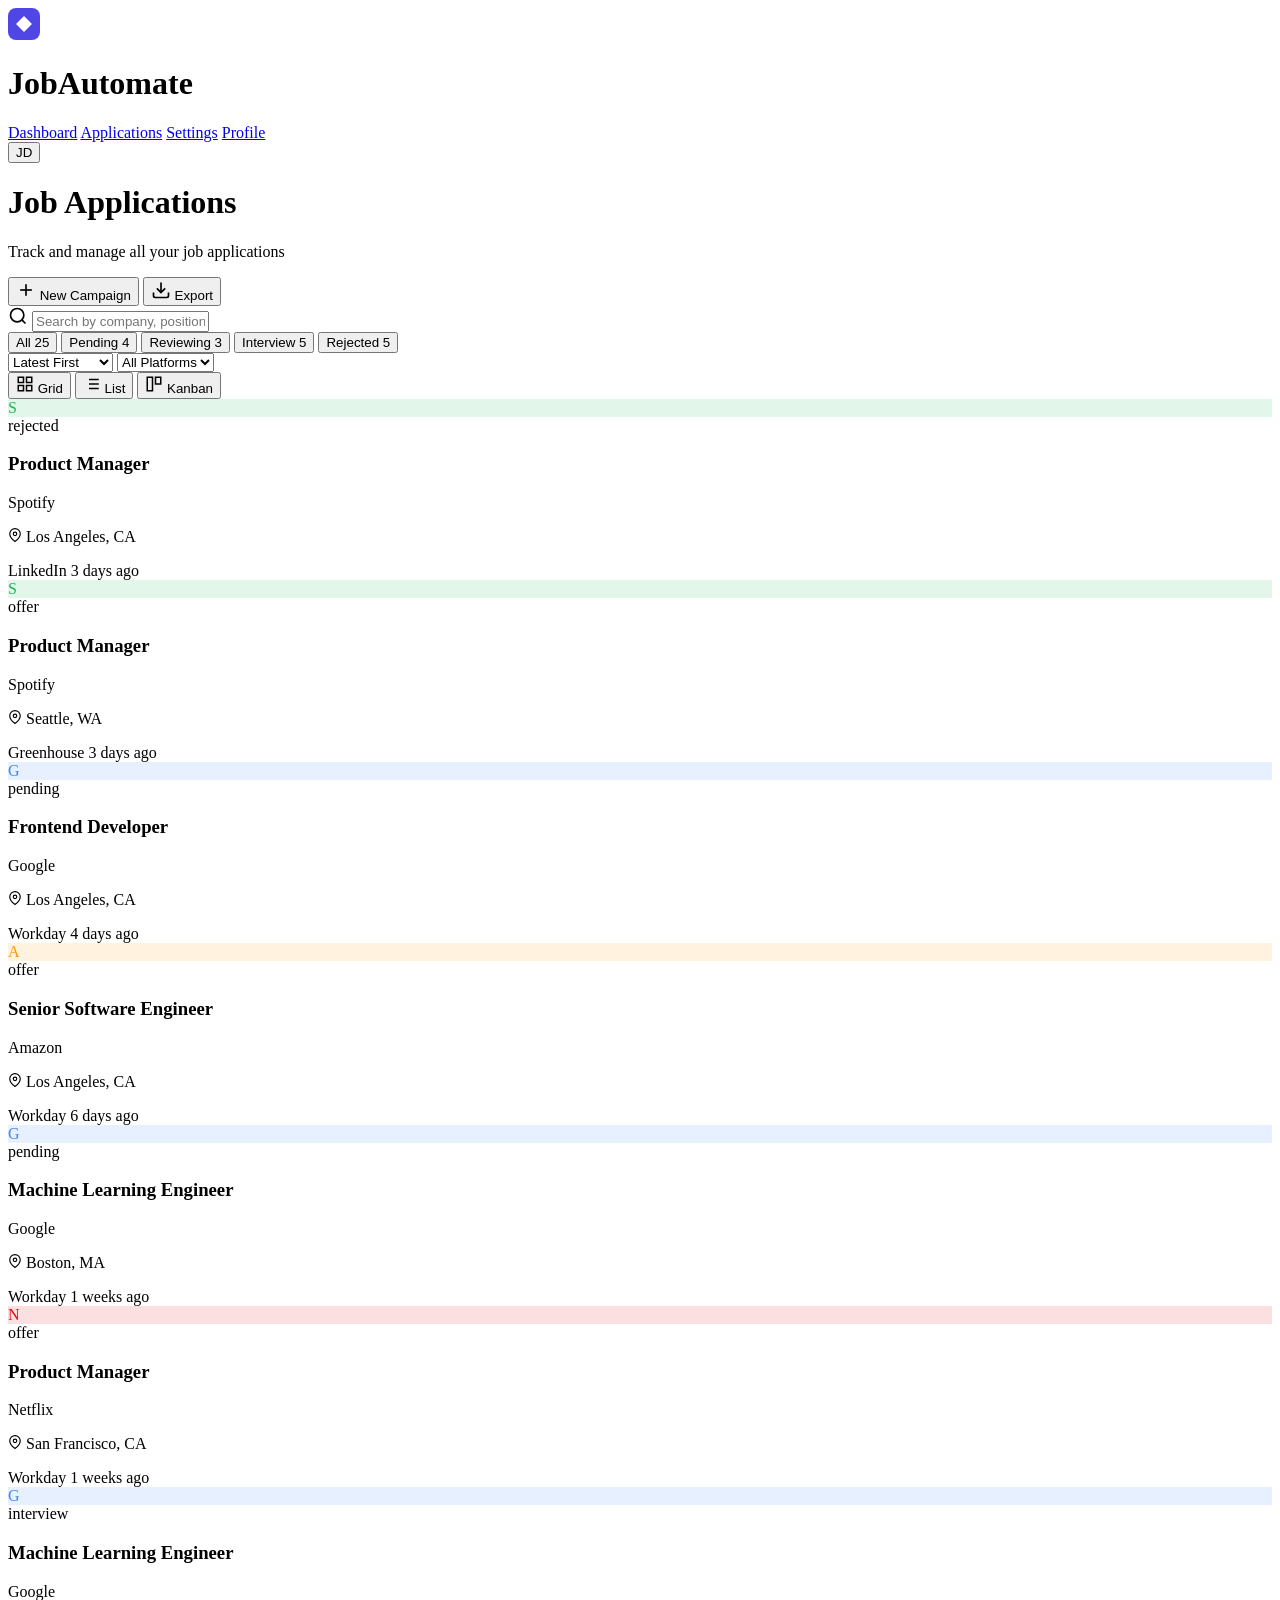
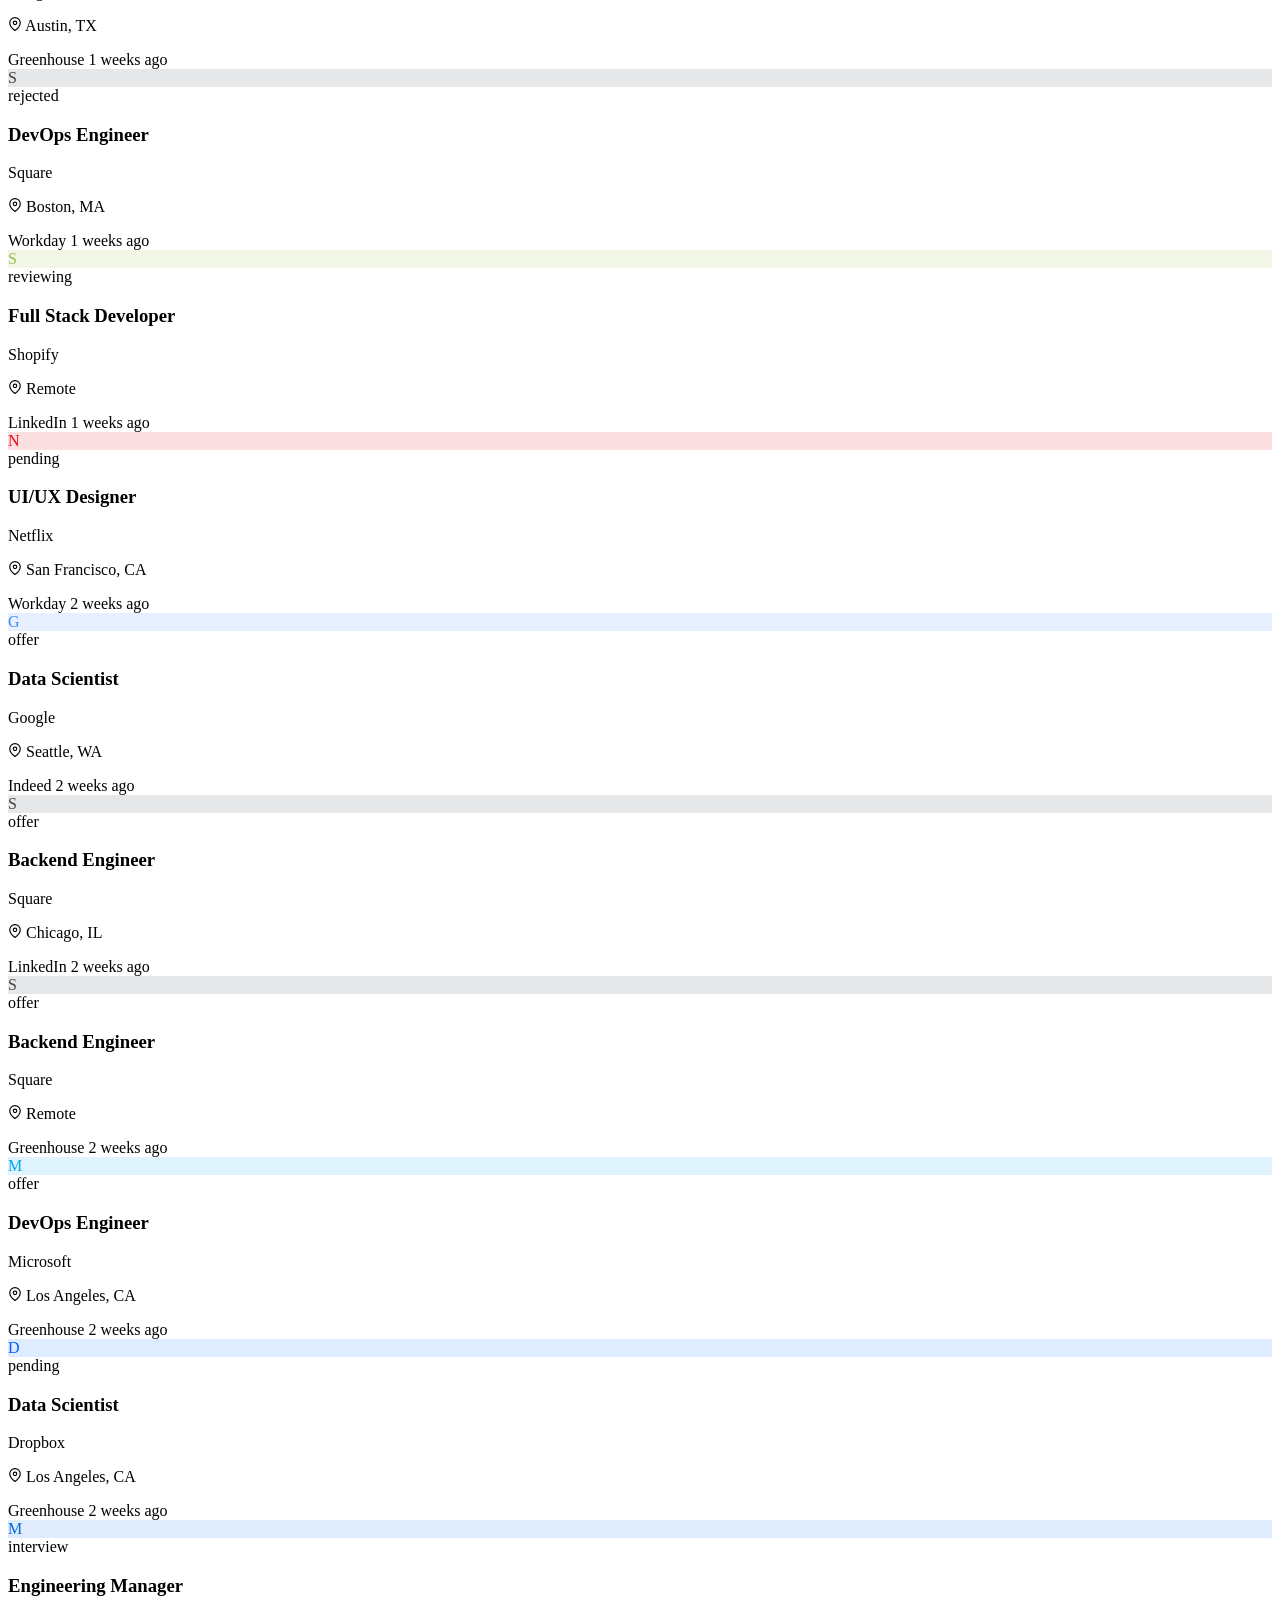
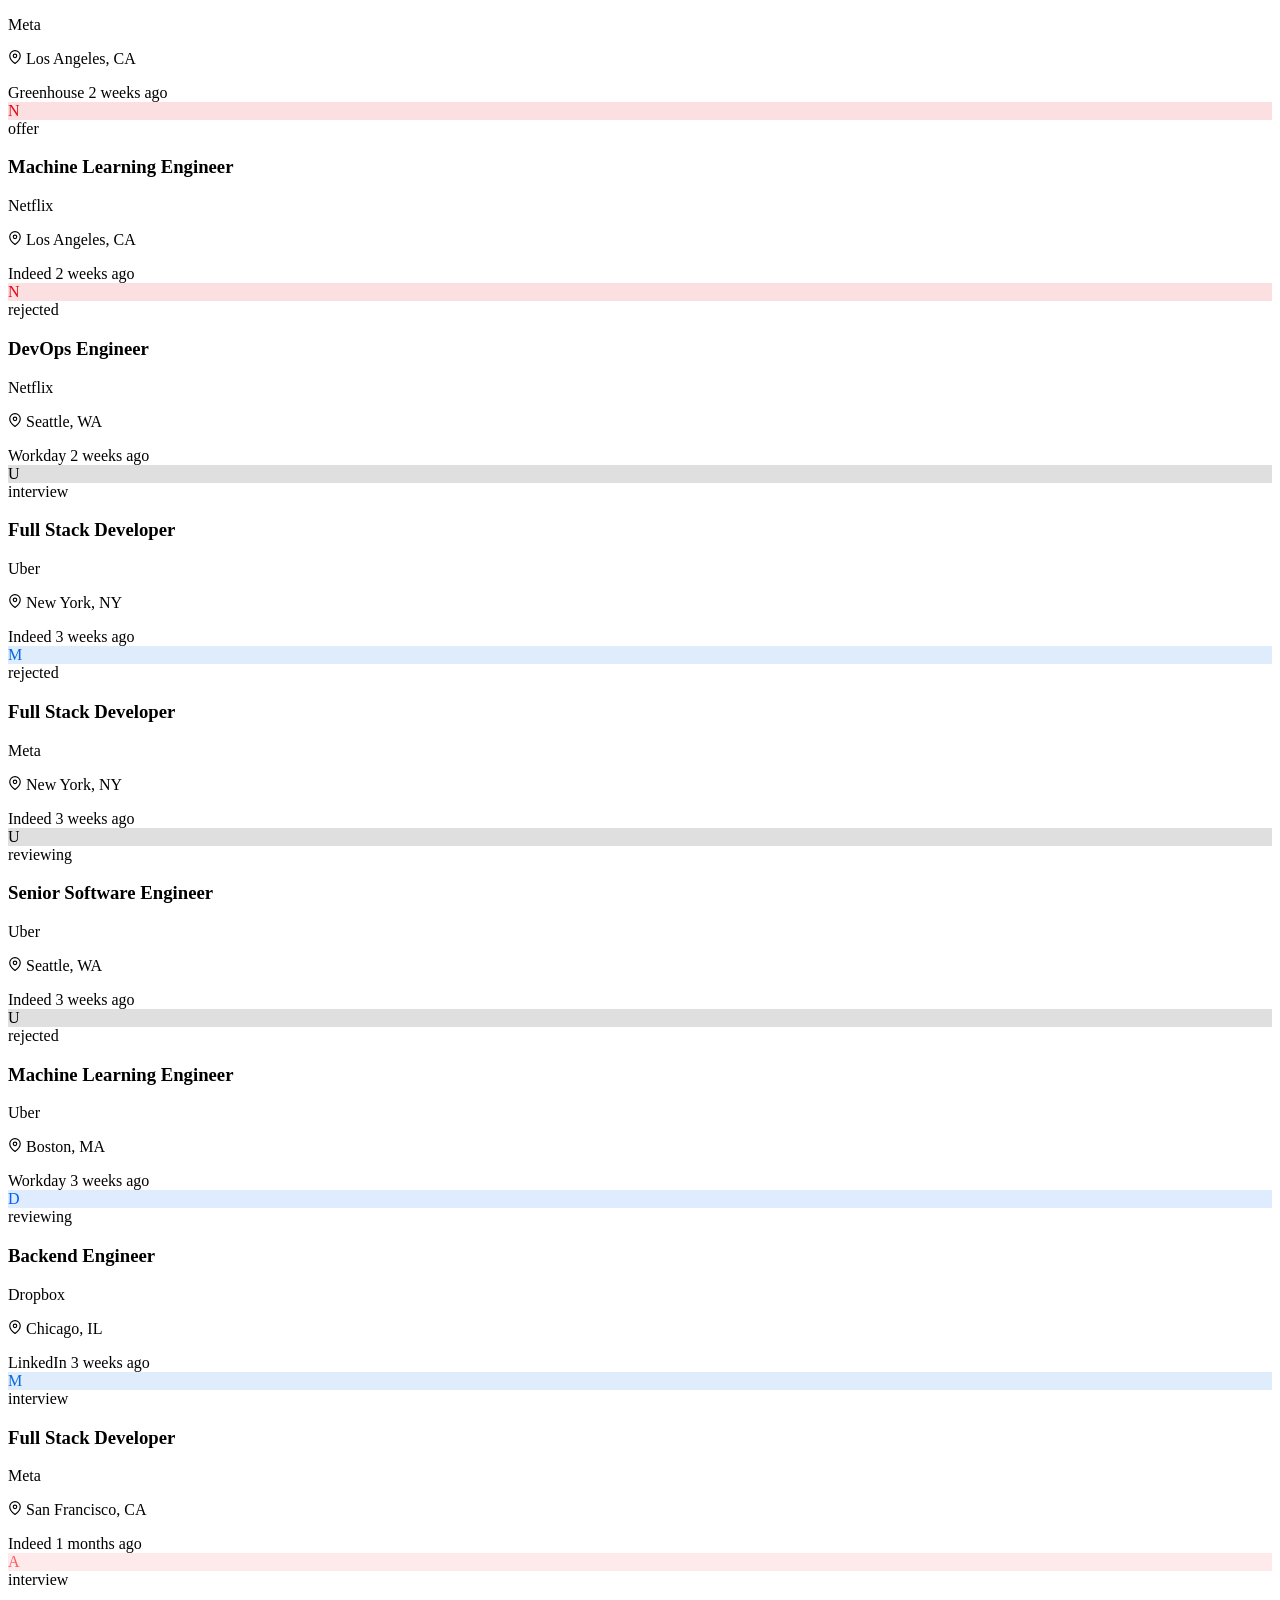
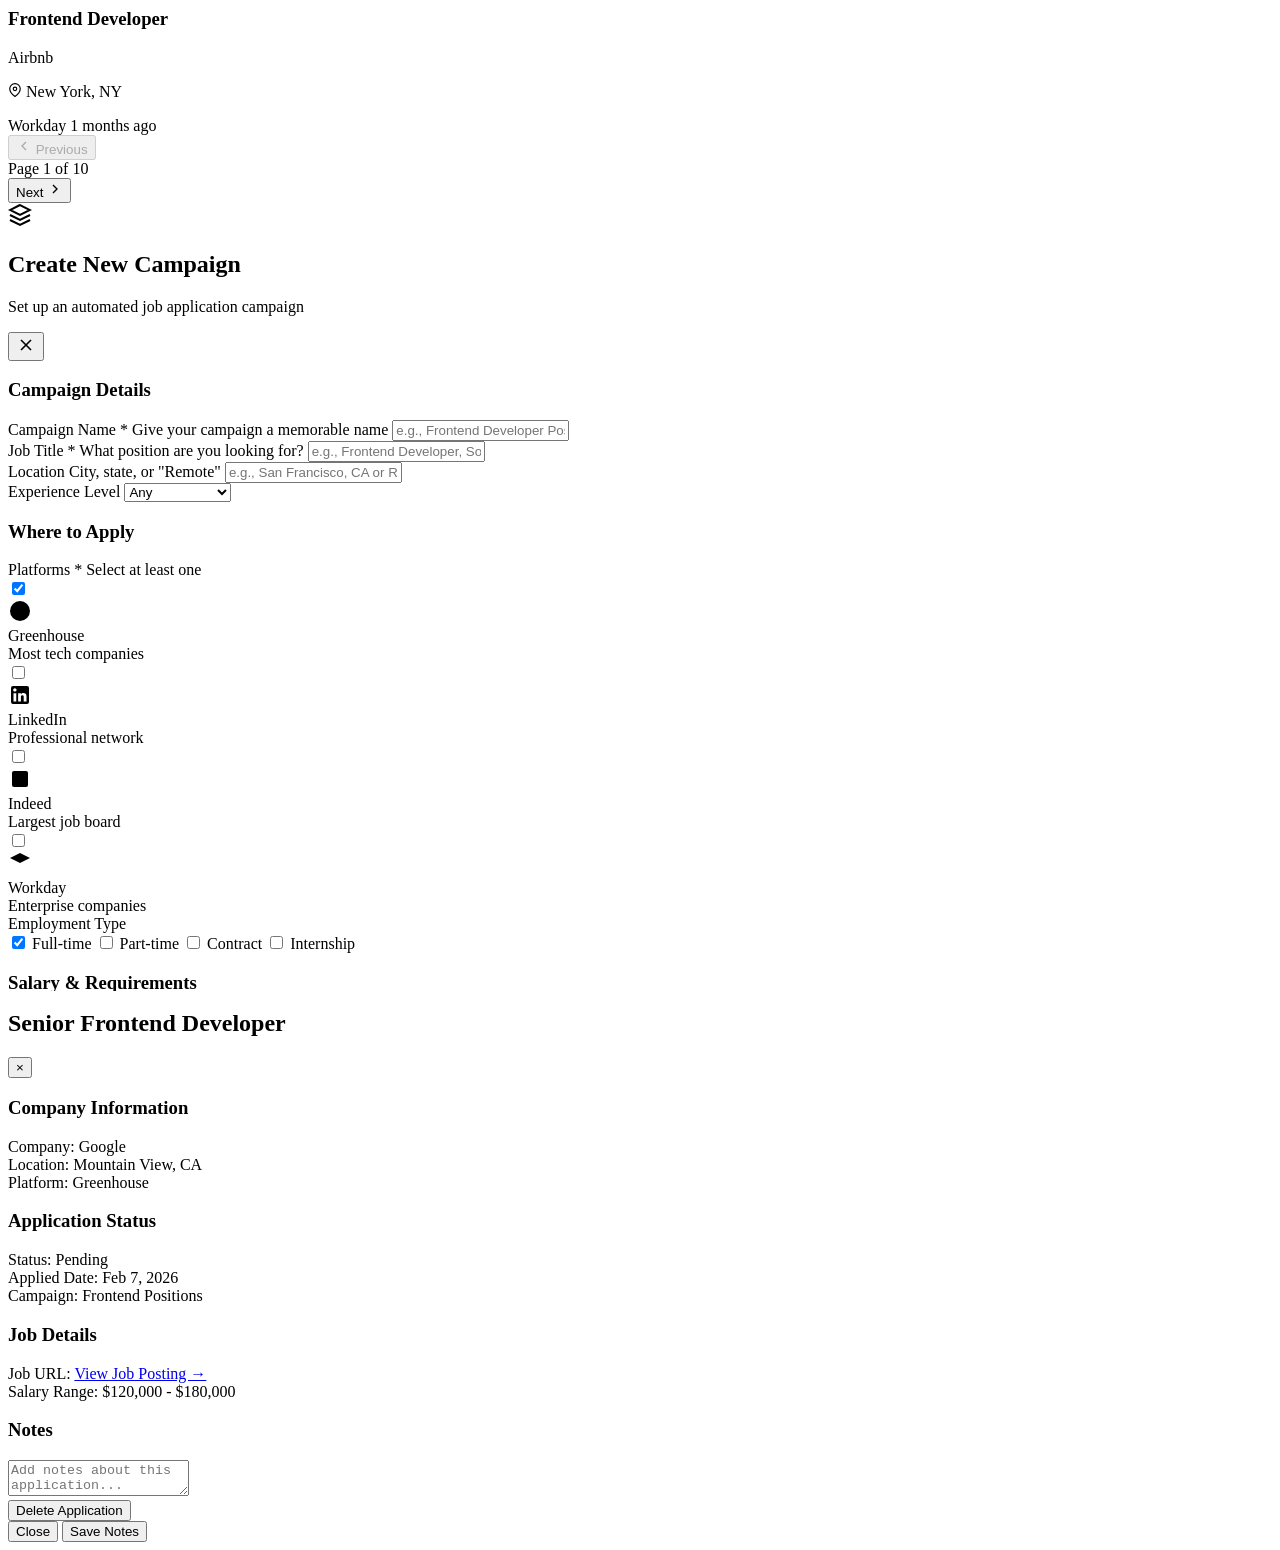
==== applicationss.html @ fcdcb72d "applications" ====
<!DOCTYPE html>
<html lang="en">
<head>
    <meta charset="UTF-8">
    <meta name="viewport" content="width=device-width, initial-scale=1.0">
    <title>Applications - JobAutomate</title>
    <link rel="stylesheet" href="styles-consolidated.css">
    <script src="app.js" defer></script>
    <script src="applications.js" defer></script>
</head>
<body>
    <div class="container">
        <!-- Header -->
        <header class="header">
            <div class="logo">
                <svg width="32" height="32" viewBox="0 0 32 32" fill="none">
                    <rect width="32" height="32" rx="8" fill="#4F46E5"/>
                    <path d="M16 8L24 16L16 24L8 16L16 8Z" fill="white"/>
                </svg>
                <h1>JobAutomate</h1>
            </div>
            <nav class="nav">
                <a href="job-automation-ui.html" class="nav-link">Dashboard</a>
                <a href="applications.html" class="nav-link active">Applications</a>
                <a href="#settings" class="nav-link">Settings</a>
                <a href="#profile" class="nav-link">Profile</a>
            </nav>
            <button class="btn-profile">
                <span class="avatar">JD</span>
            </button>
        </header>

        <!-- Main Content -->
        <main class="main-content">
            <!-- Page Header -->
            <div class="page-header">
                <div>
                    <h1 class="page-title">Job Applications</h1>
                    <p class="page-subtitle">Track and manage all your job applications</p>
                </div>
                <div class="header-actions">
                    <button class="btn-primary" id="newCampaignBtn">
                        <svg width="20" height="20" viewBox="0 0 24 24" fill="none" stroke="currentColor" stroke-width="2">
                            <line x1="12" y1="5" x2="12" y2="19"/>
                            <line x1="5" y1="12" x2="19" y2="12"/>
                        </svg>
                        <span>New Campaign</span>
                    </button>
                    <button class="btn-secondary" id="exportBtn">
                        <svg width="20" height="20" viewBox="0 0 24 24" fill="none" stroke="currentColor" stroke-width="2">
                            <path d="M21 15v4a2 2 0 0 1-2 2H5a2 2 0 0 1-2-2v-4"/>
                            <polyline points="7 10 12 15 17 10"/>
                            <line x1="12" y1="15" x2="12" y2="3"/>
                        </svg>
                        <span>Export</span>
                    </button>
                </div>
            </div>

            <!-- Filters and Search -->
            <div class="filters-section">
                <div class="search-bar">
                    <svg width="20" height="20" viewBox="0 0 24 24" fill="none" stroke="currentColor" stroke-width="2">
                        <circle cx="11" cy="11" r="8"/>
                        <path d="m21 21-4.35-4.35"/>
                    </svg>
                    <input 
                        type="text" 
                        id="searchInput" 
                        placeholder="Search by company, position, or location..."
                    >
                </div>
                <div class="filter-pills">
                    <button class="filter-pill active" data-status="all">
                        All <span class="pill-count">247</span>
                    </button>
                    <button class="filter-pill" data-status="pending">
                        Pending <span class="pill-count">89</span>
                    </button>
                    <button class="filter-pill" data-status="reviewing">
                        Reviewing <span class="pill-count">102</span>
                    </button>
                    <button class="filter-pill" data-status="interview">
                        Interview <span class="pill-count">23</span>
                    </button>
                    <button class="filter-pill" data-status="rejected">
                        Rejected <span class="pill-count">33</span>
                    </button>
                </div>
                <div class="filter-controls">
                    <select id="sortSelect" class="filter-select">
                        <option value="date-desc">Latest First</option>
                        <option value="date-asc">Oldest First</option>
                        <option value="company-asc">Company A-Z</option>
                        <option value="company-desc">Company Z-A</option>
                    </select>
                    <select id="platformFilter" class="filter-select">
                        <option value="all">All Platforms</option>
                        <option value="greenhouse">Greenhouse</option>
                        <option value="linkedin">LinkedIn</option>
                        <option value="indeed">Indeed</option>
                        <option value="workday">Workday</option>
                    </select>
                </div>
            </div>

            <!-- View Toggle -->
            <div class="view-toggle">
                <button class="view-btn active" data-view="grid">
                    <svg width="18" height="18" viewBox="0 0 24 24" fill="none" stroke="currentColor" stroke-width="2">
                        <rect x="3" y="3" width="7" height="7"/>
                        <rect x="14" y="3" width="7" height="7"/>
                        <rect x="14" y="14" width="7" height="7"/>
                        <rect x="3" y="14" width="7" height="7"/>
                    </svg>
                    Grid
                </button>
                <button class="view-btn" data-view="list">
                    <svg width="18" height="18" viewBox="0 0 24 24" fill="none" stroke="currentColor" stroke-width="2">
                        <line x1="8" y1="6" x2="21" y2="6"/>
                        <line x1="8" y1="12" x2="21" y2="12"/>
                        <line x1="8" y1="18" x2="21" y2="18"/>
                        <line x1="3" y1="6" x2="3.01" y2="6"/>
                        <line x1="3" y1="12" x2="3.01" y2="12"/>
                        <line x1="3" y1="18" x2="3.01" y2="18"/>
                    </svg>
                    List
                </button>
                <button class="view-btn" data-view="kanban">
                    <svg width="18" height="18" viewBox="0 0 24 24" fill="none" stroke="currentColor" stroke-width="2">
                        <rect x="3" y="3" width="7" height="18"/>
                        <rect x="14" y="3" width="7" height="9"/>
                    </svg>
                    Kanban
                </button>
            </div>

            <!-- Applications Container -->
            <div id="applicationsContainer" class="applications-grid">
                <!-- Grid View Applications will be inserted here by JavaScript -->
            </div>

            <!-- Kanban View (hidden by default) -->
            <div id="kanbanView" class="kanban-view" style="display: none;">
                <div class="kanban-column">
                    <div class="kanban-header">
                        <h3>Pending</h3>
                        <span class="kanban-count">89</span>
                    </div>
                    <div class="kanban-cards" data-status="pending"></div>
                </div>
                <div class="kanban-column">
                    <div class="kanban-header">
                        <h3>Reviewing</h3>
                        <span class="kanban-count">102</span>
                    </div>
                    <div class="kanban-cards" data-status="reviewing"></div>
                </div>
                <div class="kanban-column">
                    <div class="kanban-header">
                        <h3>Interview</h3>
                        <span class="kanban-count">23</span>
                    </div>
                    <div class="kanban-cards" data-status="interview"></div>
                </div>
                <div class="kanban-column">
                    <div class="kanban-header">
                        <h3>Rejected</h3>
                        <span class="kanban-count">33</span>
                    </div>
                    <div class="kanban-cards" data-status="rejected"></div>
                </div>
            </div>

            <!-- Pagination -->
            <div class="pagination">
                <button class="pagination-btn" id="prevBtn" disabled>
                    <svg width="16" height="16" viewBox="0 0 24 24" fill="none" stroke="currentColor" stroke-width="2">
                        <polyline points="15 18 9 12 15 6"/>
                    </svg>
                    Previous
                </button>
                <div class="pagination-info">
                    Page <span id="currentPage">1</span> of <span id="totalPages">10</span>
                </div>
                <button class="pagination-btn" id="nextBtn">
                    Next
                    <svg width="16" height="16" viewBox="0 0 24 24" fill="none" stroke="currentColor" stroke-width="2">
                        <polyline points="9 18 15 12 9 6"/>
                    </svg>
                </button>
            </div>
        </main>
    </div>

    <!-- CAMPAIGN MODAL - SINGLE PAGE FORM -->
    <div id="campaignModal" class="modal">
        <div class="modal-overlay"></div>
        <div class="modal-container">
            <div class="modal-header">
                <div class="modal-title-section">
                    <div class="modal-icon">
                        <svg width="24" height="24" viewBox="0 0 24 24" fill="none" stroke="currentColor" stroke-width="2">
                            <path d="M12 2L2 7l10 5 10-5-10-5z"/>
                            <path d="M2 17l10 5 10-5"/>
                            <path d="M2 12l10 5 10-5"/>
                        </svg>
                    </div>
                    <div>
                        <h2>Create New Campaign</h2>
                        <p class="modal-subtitle">Set up an automated job application campaign</p>
                    </div>
                </div>
                <button class="modal-close" id="closeModal">
                    <svg width="20" height="20" viewBox="0 0 24 24" fill="none" stroke="currentColor" stroke-width="2">
                        <line x1="18" y1="6" x2="6" y2="18"/>
                        <line x1="6" y1="6" x2="18" y2="18"/>
                    </svg>
                </button>
            </div>

            <form id="campaignForm" class="modal-body" style="max-height: 70vh; overflow-y: auto;">
                
                <!-- Campaign Details -->
                <div class="form-section">
                    <h3 class="section-title">Campaign Details</h3>
                    
                    <div class="form-group">
                        <label for="campaignName">
                            Campaign Name *
                            <span class="label-hint">Give your campaign a memorable name</span>
                        </label>
                        <input 
                            type="text" 
                            id="campaignName" 
                            name="campaignName" 
                            placeholder="e.g., Frontend Developer Positions"
                            required
                        >
                    </div>

                    <div class="form-group">
                        <label for="jobTitle">
                            Job Title *
                            <span class="label-hint">What position are you looking for?</span>
                        </label>
                        <input 
                            type="text" 
                            id="jobTitle" 
                            name="jobTitle" 
                            placeholder="e.g., Frontend Developer, Software Engineer"
                            required
                        >
                    </div>

                    <div class="form-row">
                        <div class="form-group">
                            <label for="location">
                                Location
                                <span class="label-hint">City, state, or "Remote"</span>
                            </label>
                            <input 
                                type="text" 
                                id="location" 
                                name="location" 
                                placeholder="e.g., San Francisco, CA or Remote"
                            >
                        </div>

                        <div class="form-group">
                            <label for="experienceLevel">
                                Experience Level
                            </label>
                            <select id="experienceLevel" name="experienceLevel">
                                <option value="">Any</option>
                                <option value="entry">Entry Level</option>
                                <option value="mid">Mid Level</option>
                                <option value="senior">Senior</option>
                                <option value="lead">Lead/Principal</option>
                            </select>
                        </div>
                    </div>
                </div>

                <!-- Platforms -->
                <div class="form-section">
                    <h3 class="section-title">Where to Apply</h3>
                    
                    <div class="form-group">
                        <label>Platforms * <span class="label-hint">Select at least one</span></label>
                        <div class="platform-grid">
                            <label class="platform-card">
                                <input type="checkbox" name="platforms" value="Greenhouse" checked>
                                <div class="platform-content">
                                    <div class="platform-icon greenhouse">
                                        <svg width="24" height="24" viewBox="0 0 24 24" fill="currentColor">
                                            <circle cx="12" cy="12" r="10"/>
                                        </svg>
                                    </div>
                                    <div>
                                        <div class="platform-name">Greenhouse</div>
                                        <div class="platform-desc">Most tech companies</div>
                                    </div>
                                </div>
                            </label>

                            <label class="platform-card">
                                <input type="checkbox" name="platforms" value="LinkedIn">
                                <div class="platform-content">
                                    <div class="platform-icon linkedin">
                                        <svg width="24" height="24" viewBox="0 0 24 24" fill="currentColor">
                                            <path d="M19 3a2 2 0 0 1 2 2v14a2 2 0 0 1-2 2H5a2 2 0 0 1-2-2V5a2 2 0 0 1 2-2h14m-.5 15.5v-5.3a3.26 3.26 0 0 0-3.26-3.26c-.85 0-1.84.52-2.32 1.3v-1.11h-2.79v8.37h2.79v-4.93c0-.77.62-1.4 1.39-1.4a1.4 1.4 0 0 1 1.4 1.4v4.93h2.79M6.88 8.56a1.68 1.68 0 0 0 1.68-1.68c0-.93-.75-1.69-1.68-1.69a1.69 1.69 0 0 0-1.69 1.69c0 .93.76 1.68 1.69 1.68m1.39 9.94v-8.37H5.5v8.37h2.77z"/>
                                        </svg>
                                    </div>
                                    <div>
                                        <div class="platform-name">LinkedIn</div>
                                        <div class="platform-desc">Professional network</div>
                                    </div>
                                </div>
                            </label>

                            <label class="platform-card">
                                <input type="checkbox" name="platforms" value="Indeed">
                                <div class="platform-content">
                                    <div class="platform-icon indeed">
                                        <svg width="24" height="24" viewBox="0 0 24 24" fill="currentColor">
                                            <rect x="4" y="4" width="16" height="16" rx="2"/>
                                        </svg>
                                    </div>
                                    <div>
                                        <div class="platform-name">Indeed</div>
                                        <div class="platform-desc">Largest job board</div>
                                    </div>
                                </div>
                            </label>

                            <label class="platform-card">
                                <input type="checkbox" name="platforms" value="Workday">
                                <div class="platform-content">
                                    <div class="platform-icon workday">
                                        <svg width="24" height="24" viewBox="0 0 24 24" fill="currentColor">
                                            <polygon points="12,2 2,7 12,12 22,7"/>
                                        </svg>
                                    </div>
                                    <div>
                                        <div class="platform-name">Workday</div>
                                        <div class="platform-desc">Enterprise companies</div>
                                    </div>
                                </div>
                            </label>
                        </div>
                    </div>

                    <div class="form-group">
                        <label>Employment Type</label>
                        <div class="checkbox-row">
                            <label class="checkbox-pill">
                                <input type="checkbox" name="employmentType" value="Full-time" checked>
                                <span>Full-time</span>
                            </label>
                            <label class="checkbox-pill">
                                <input type="checkbox" name="employmentType" value="Part-time">
                                <span>Part-time</span>
                            </label>
                            <label class="checkbox-pill">
                                <input type="checkbox" name="employmentType" value="Contract">
                                <span>Contract</span>
                            </label>
                            <label class="checkbox-pill">
                                <input type="checkbox" name="employmentType" value="Internship">
                                <span>Internship</span>
                            </label>
                        </div>
                    </div>
                </div>

                <!-- Salary & Requirements -->
                <div class="form-section">
                    <h3 class="section-title">Salary & Requirements</h3>
                    
                    <div class="form-row">
                        <div class="form-group">
                            <label for="minSalary">
                                Minimum Salary
                                <span class="label-hint">Annual USD</span>
                            </label>
                            <div class="input-with-icon">
                                <span class="input-icon">$</span>
                                <input 
                                    type="number" 
                                    id="minSalary" 
                                    name="minSalary" 
                                    placeholder="80,000"
                                    min="0"
                                    step="1000"
                                >
                            </div>
                        </div>

                        <div class="form-group">
                            <label for="maxSalary">
                                Maximum Salary
                                <span class="label-hint">Annual USD</span>
                            </label>
                            <div class="input-with-icon">
                                <span class="input-icon">$</span>
                                <input 
                                    type="number" 
                                    id="maxSalary" 
                                    name="maxSalary" 
                                    placeholder="150,000"
                                    min="0"
                                    step="1000"
                                >
                            </div>
                        </div>
                    </div>

                    <div class="form-group">
                        <label for="keywords">
                            Required Skills / Keywords
                            <span class="label-hint">Comma separated (e.g., React, TypeScript, Node.js)</span>
                        </label>
                        <input 
                            type="text" 
                            id="keywords" 
                            name="keywords" 
                            placeholder="React, JavaScript, TypeScript, CSS"
                        >
                    </div>

                    <div class="form-group">
                        <label for="notes">
                            Additional Notes
                            <span class="label-hint">Any preferences or requirements</span>
                        </label>
                        <textarea 
                            id="notes" 
                            name="notes" 
                            rows="3" 
                            placeholder="e.g., Prefer companies with good work-life balance, remote-first culture, etc."
                        ></textarea>
                    </div>

                    <div class="info-box">
                        <svg width="20" height="20" viewBox="0 0 24 24" fill="none" stroke="currentColor" stroke-width="2">
                            <circle cx="12" cy="12" r="10"/>
                            <line x1="12" y1="16" x2="12" y2="12"/>
                            <line x1="12" y1="8" x2="12.01" y2="8"/>
                        </svg>
                        <div>
                            <strong>How it works:</strong> Once created, this campaign will automatically search for jobs matching your criteria and apply on your behalf. You can pause or modify it anytime.
                        </div>
                    </div>
                </div>

                <!-- Submit -->
                <div class="modal-footer">
                    <button type="button" class="btn-secondary" id="cancelBtn">Cancel</button>
                    <button type="submit" class="btn-primary">
                        <svg width="18" height="18" viewBox="0 0 24 24" fill="none" stroke="currentColor" stroke-width="2">
                            <polyline points="20 6 9 17 4 12"/>
                        </svg>
                        Create Campaign
                    </button>
                </div>
            </form>
        </div>
    </div>

    <!-- Application Details Modal -->
    <div id="appDetailsModal" class="modal">
        <div class="modal-content modal-large">
            <div class="modal-header">
                <h2 id="modalJobTitle">Senior Frontend Developer</h2>
                <button class="modal-close" id="closeDetailsModal">&times;</button>
            </div>
            <div class="modal-body">
                <div class="app-details-grid">
                    <div class="app-detail-section">
                        <h3>Company Information</h3>
                        <div class="detail-item">
                            <span class="detail-label">Company:</span>
                            <span class="detail-value" id="modalCompany">Google</span>
                        </div>
                        <div class="detail-item">
                            <span class="detail-label">Location:</span>
                            <span class="detail-value" id="modalLocation">Mountain View, CA</span>
                        </div>
                        <div class="detail-item">
                            <span class="detail-label">Platform:</span>
                            <span class="detail-value" id="modalPlatform">Greenhouse</span>
                        </div>
                    </div>
                    <div class="app-detail-section">
                        <h3>Application Status</h3>
                        <div class="detail-item">
                            <span class="detail-label">Status:</span>
                            <span class="status-badge" id="modalStatus">Pending</span>
                        </div>
                        <div class="detail-item">
                            <span class="detail-label">Applied Date:</span>
                            <span class="detail-value" id="modalDate">Feb 7, 2026</span>
                        </div>
                        <div class="detail-item">
                            <span class="detail-label">Campaign:</span>
                            <span class="detail-value" id="modalCampaign">Frontend Positions</span>
                        </div>
                    </div>
                    <div class="app-detail-section full-width">
                        <h3>Job Details</h3>
                        <div class="detail-item">
                            <span class="detail-label">Job URL:</span>
                            <a href="#" class="detail-link" id="modalJobUrl" target="_blank">View Job Posting →</a>
                        </div>
                        <div class="detail-item">
                            <span class="detail-label">Salary Range:</span>
                            <span class="detail-value" id="modalSalary">$120,000 - $180,000</span>
                        </div>
                    </div>
                    <div class="app-detail-section full-width">
                        <h3>Notes</h3>
                        <textarea id="modalNotes" class="notes-textarea" placeholder="Add notes about this application..."></textarea>
                    </div>
                </div>
                <div class="modal-footer">
                    <button class="btn-danger">Delete Application</button>
                    <div>
                        <button type="button" class="btn-secondary" id="closeDetailsBtn">Close</button>
                        <button type="button" class="btn-primary" id="saveNotesBtn">Save Notes</button>
                    </div>
                </div>
            </div>
        </div>
    </div>
</body>
</html>
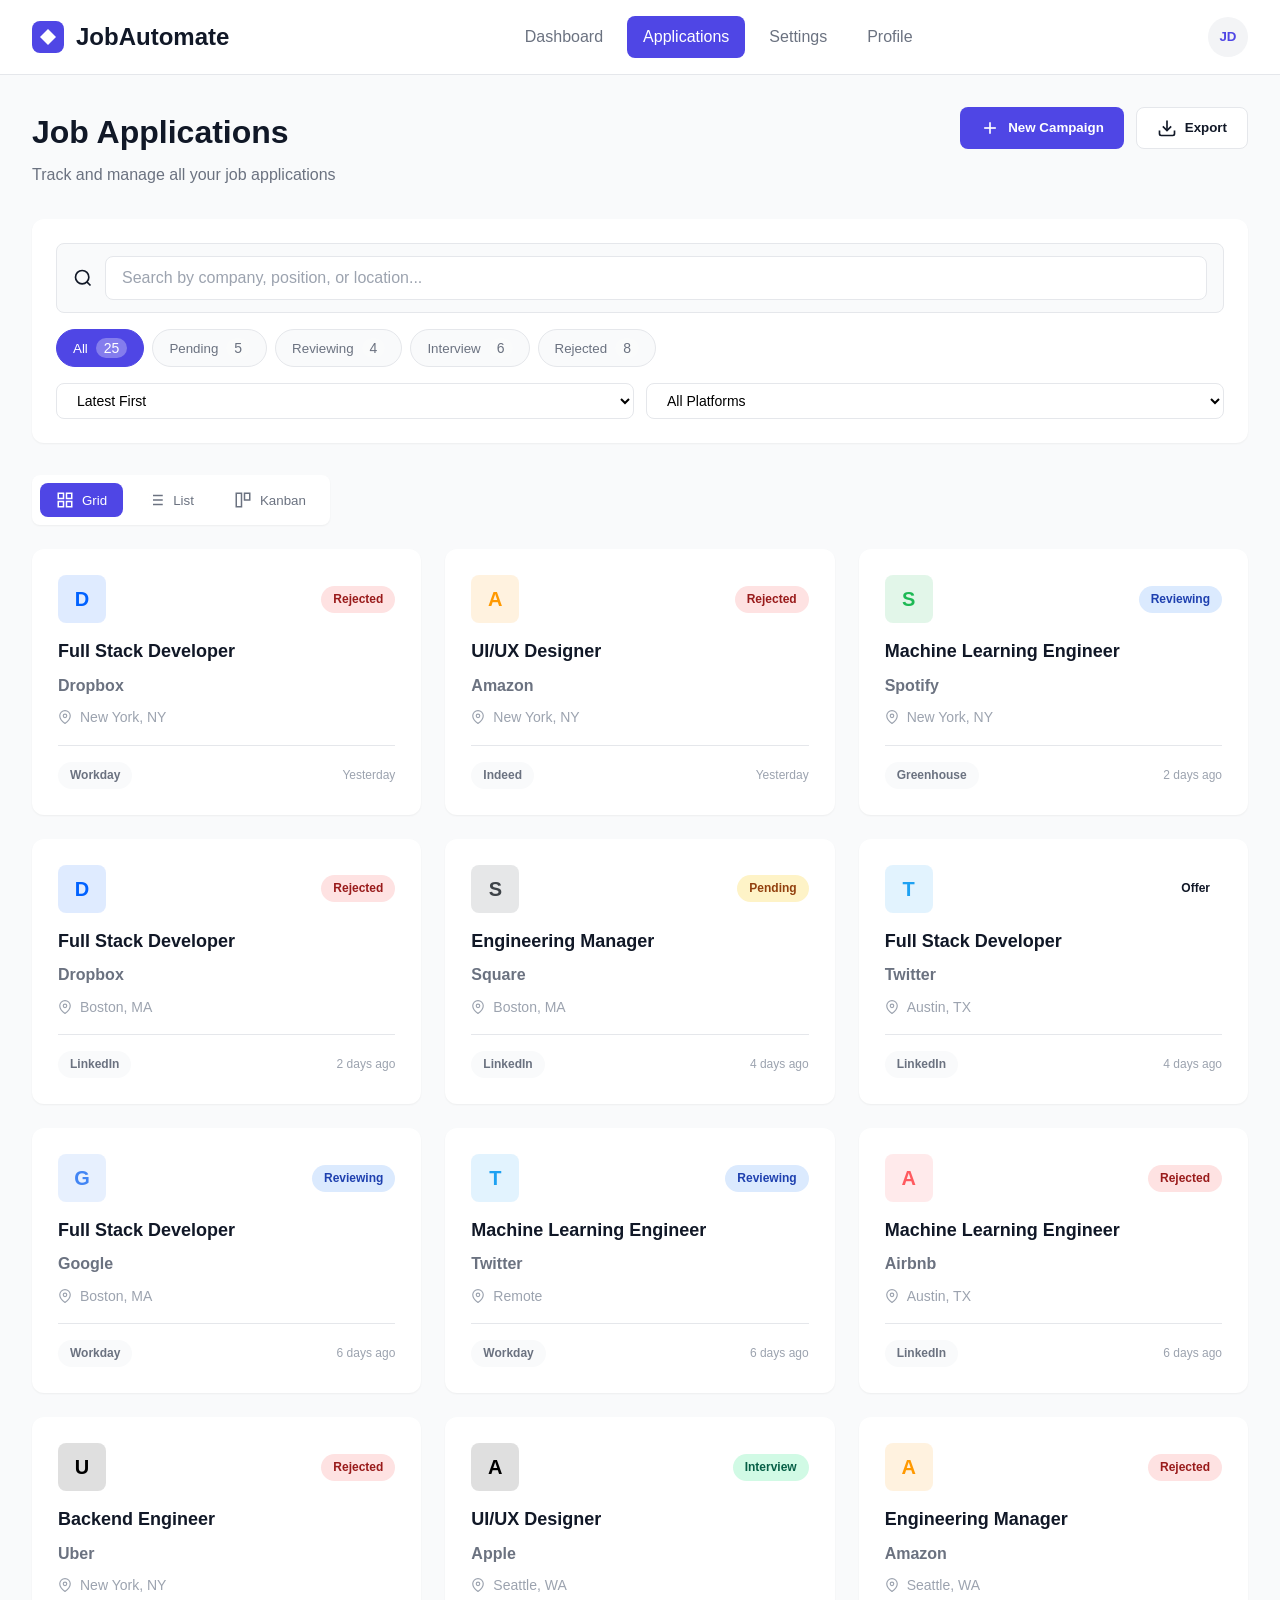
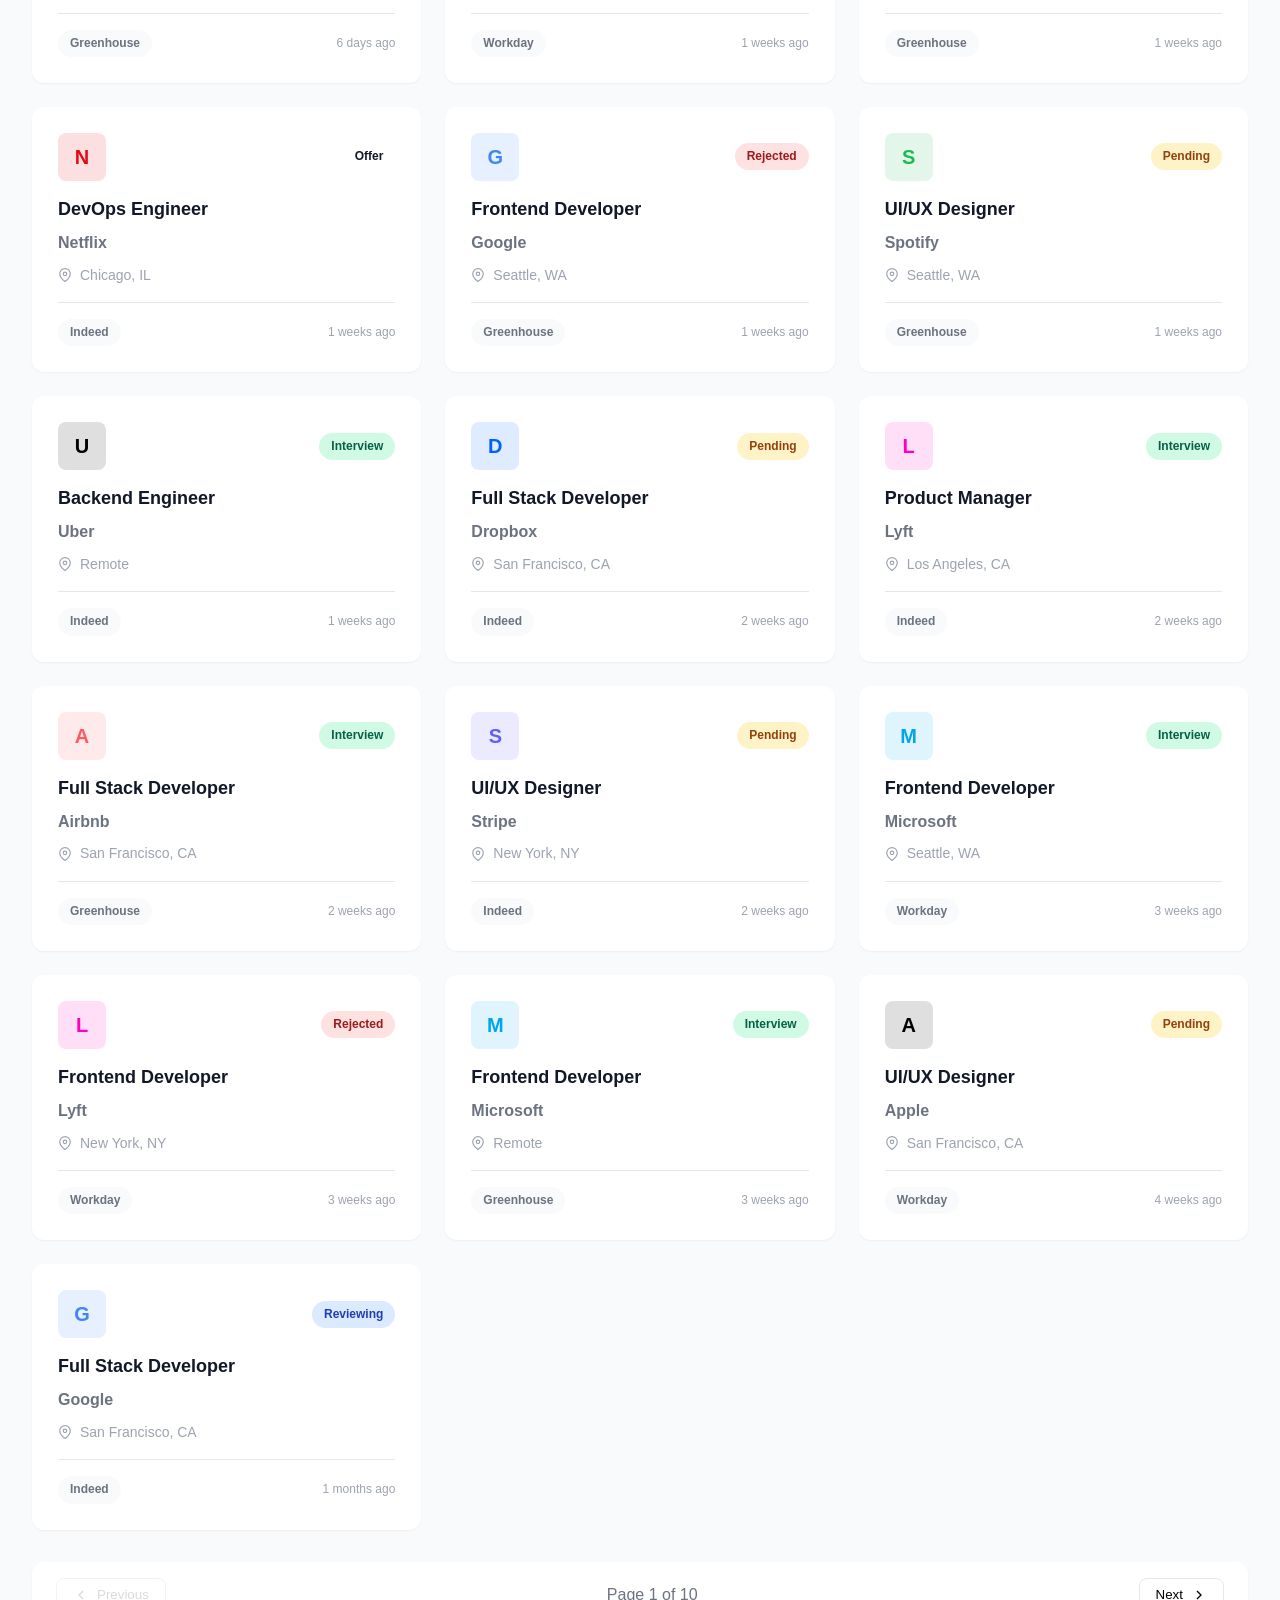
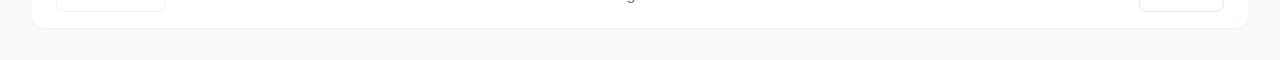
==== commit 4ca1e516: "applications" ====
--- a/applicationss.html
+++ b/applicationss.html
@@ -4,7 +4,7 @@
     <meta charset="UTF-8">
     <meta name="viewport" content="width=device-width, initial-scale=1.0">
     <title>Applications - JobAutomate</title>
-    <link rel="stylesheet" href="styles-consolidated.css">
+    <link rel="stylesheet" href="applicationss.css">
     <script src="app.js" defer></script>
     <script src="applications.js" defer></script>
 </head>
--- a/applicationss.css
+++ b/applicationss.css
@@ -0,0 +1,2329 @@
+/* ============================================
+   CONSOLIDATED STYLES FOR JOB AUTOMATION APP
+   Includes: Main app styles + Campaign modal styles
+   ============================================ */
+
+/* ==================== RESET & BASE ==================== */
+* {
+    margin: 0;
+    padding: 0;
+    box-sizing: border-box;
+}
+
+:root {
+    --primary-color: #4F46E5;
+    --primary-hover: #4338CA;
+    --secondary-color: #6B7280;
+    --success-color: #10B981;
+    --warning-color: #F59E0B;
+    --danger-color: #EF4444;
+    --info-color: #3B82F6;
+    
+    --bg-primary: #FFFFFF;
+    --bg-secondary: #F9FAFB;
+    --bg-tertiary: #F3F4F6;
+    
+    --text-primary: #111827;
+    --text-secondary: #6B7280;
+    --text-tertiary: #9CA3AF;
+    
+    --border-color: #E5E7EB;
+    --border-radius: 8px;
+    --border-radius-lg: 12px;
+    
+    --shadow-sm: 0 1px 2px 0 rgba(0, 0, 0, 0.05);
+    --shadow-md: 0 4px 6px -1px rgba(0, 0, 0, 0.1);
+    --shadow-lg: 0 10px 15px -3px rgba(0, 0, 0, 0.1);
+    --shadow-xl: 0 20px 25px -5px rgba(0, 0, 0, 0.1);
+}
+
+body {
+    font-family: -apple-system, BlinkMacSystemFont, 'Segoe UI', Roboto, Oxygen, Ubuntu, Cantarell, sans-serif;
+    background-color: var(--bg-secondary);
+    color: var(--text-primary);
+    line-height: 1.6;
+}
+
+/* ==================== LAYOUT ==================== */
+.container {
+    min-height: 100vh;
+    display: flex;
+    flex-direction: column;
+}
+
+/* ==================== HEADER ==================== */
+.header {
+    background: var(--bg-primary);
+    border-bottom: 1px solid var(--border-color);
+    padding: 1rem 2rem;
+    display: flex;
+    justify-content: space-between;
+    align-items: center;
+    position: sticky;
+    top: 0;
+    z-index: 100;
+}
+
+.logo {
+    display: flex;
+    align-items: center;
+    gap: 0.75rem;
+}
+
+.logo h1 {
+    font-size: 1.5rem;
+    font-weight: 700;
+    color: var(--text-primary);
+}
+
+.nav {
+    display: flex;
+    gap: 0.5rem;
+}
+
+.nav-link {
+    padding: 0.5rem 1rem;
+    text-decoration: none;
+    color: var(--text-secondary);
+    border-radius: var(--border-radius);
+    transition: all 0.2s;
+    font-weight: 500;
+}
+
+.nav-link:hover {
+    background: var(--bg-tertiary);
+    color: var(--text-primary);
+}
+
+.nav-link.active {
+    background: var(--primary-color);
+    color: white;
+}
+
+.btn-profile {
+    background: var(--bg-tertiary);
+    border: none;
+    border-radius: 50%;
+    width: 40px;
+    height: 40px;
+    cursor: pointer;
+    transition: all 0.2s;
+}
+
+.btn-profile:hover {
+    background: var(--border-color);
+}
+
+.avatar {
+    font-weight: 600;
+    color: var(--primary-color);
+}
+
+/* ==================== MAIN CONTENT ==================== */
+.main-content {
+    flex: 1;
+    padding: 2rem;
+    max-width: 1400px;
+    margin: 0 auto;
+    width: 100%;
+}
+
+.page-header {
+    display: flex;
+    justify-content: space-between;
+    align-items: flex-start;
+    margin-bottom: 2rem;
+}
+
+.page-title {
+    font-size: 2rem;
+    font-weight: 700;
+    color: var(--text-primary);
+}
+
+.page-subtitle {
+    color: var(--text-secondary);
+    margin-top: 0.25rem;
+}
+
+.header-actions {
+    display: flex;
+    gap: 0.75rem;
+}
+
+/* ==================== BUTTONS ==================== */
+.btn-primary {
+    background: var(--primary-color);
+    color: white;
+    border: none;
+    padding: 0.625rem 1.25rem;
+    border-radius: var(--border-radius);
+    font-weight: 600;
+    cursor: pointer;
+    display: inline-flex;
+    align-items: center;
+    gap: 0.5rem;
+    transition: all 0.2s;
+}
+
+.btn-primary:hover {
+    background: var(--primary-hover);
+    transform: translateY(-1px);
+    box-shadow: var(--shadow-md);
+}
+
+.btn-secondary {
+    background: white;
+    color: var(--text-primary);
+    border: 1px solid var(--border-color);
+    padding: 0.625rem 1.25rem;
+    border-radius: var(--border-radius);
+    font-weight: 600;
+    cursor: pointer;
+    display: inline-flex;
+    align-items: center;
+    gap: 0.5rem;
+    transition: all 0.2s;
+}
+
+.btn-secondary:hover {
+    background: var(--bg-tertiary);
+    border-color: var(--text-secondary);
+}
+
+.btn-danger {
+    background: var(--danger-color);
+    color: white;
+    border: none;
+    padding: 0.625rem 1.25rem;
+    border-radius: var(--border-radius);
+    font-weight: 600;
+    cursor: pointer;
+    transition: all 0.2s;
+}
+
+.btn-danger:hover {
+    background: #DC2626;
+}
+
+.btn-text {
+    background: transparent;
+    color: var(--text-secondary);
+    border: none;
+    padding: 0.5rem 1rem;
+    font-weight: 500;
+    cursor: pointer;
+    transition: all 0.2s;
+}
+
+.btn-text:hover {
+    color: var(--text-primary);
+}
+
+/* ==================== FILTERS ==================== */
+.filters-section {
+    background: white;
+    padding: 1.5rem;
+    border-radius: var(--border-radius-lg);
+    box-shadow: var(--shadow-sm);
+    margin-bottom: 2rem;
+}
+
+.search-bar {
+    display: flex;
+    align-items: center;
+    gap: 0.75rem;
+    padding: 0.75rem 1rem;
+    background: var(--bg-secondary);
+    border: 1px solid var(--border-color);
+    border-radius: var(--border-radius);
+    margin-bottom: 1rem;
+}
+
+.search-bar input {
+    flex: 1;
+    border: none;
+    background: transparent;
+    font-size: 1rem;
+    outline: none;
+}
+
+.filter-pills {
+    display: flex;
+    gap: 0.5rem;
+    margin-bottom: 1rem;
+    flex-wrap: wrap;
+}
+
+.filter-pill {
+    padding: 0.5rem 1rem;
+    background: var(--bg-secondary);
+    border: 1px solid var(--border-color);
+    border-radius: 20px;
+    cursor: pointer;
+    font-weight: 500;
+    color: var(--text-secondary);
+    transition: all 0.2s;
+    display: flex;
+    align-items: center;
+    gap: 0.5rem;
+}
+
+.filter-pill:hover {
+    background: var(--bg-tertiary);
+}
+
+.filter-pill.active {
+    background: var(--primary-color);
+    color: white;
+    border-color: var(--primary-color);
+}
+
+.pill-count {
+    background: rgba(255, 255, 255, 0.2);
+    padding: 0.125rem 0.5rem;
+    border-radius: 12px;
+    font-size: 0.875rem;
+}
+
+.filter-pill.active .pill-count {
+    background: rgba(255, 255, 255, 0.3);
+}
+
+.filter-controls {
+    display: flex;
+    gap: 0.75rem;
+}
+
+.filter-select {
+    padding: 0.5rem 1rem;
+    border: 1px solid var(--border-color);
+    border-radius: var(--border-radius);
+    background: white;
+    cursor: pointer;
+    font-size: 0.875rem;
+}
+
+/* ==================== VIEW TOGGLE ==================== */
+.view-toggle {
+    display: flex;
+    gap: 0.5rem;
+    margin-bottom: 1.5rem;
+    background: white;
+    padding: 0.5rem;
+    border-radius: var(--border-radius);
+    width: fit-content;
+    box-shadow: var(--shadow-sm);
+}
+
+.view-btn {
+    display: flex;
+    align-items: center;
+    gap: 0.5rem;
+    padding: 0.5rem 1rem;
+    background: transparent;
+    border: none;
+    border-radius: var(--border-radius);
+    cursor: pointer;
+    font-weight: 500;
+    color: var(--text-secondary);
+    transition: all 0.2s;
+}
+
+.view-btn:hover {
+    background: var(--bg-secondary);
+}
+
+.view-btn.active {
+    background: var(--primary-color);
+    color: white;
+}
+
+/* ==================== APPLICATIONS GRID ==================== */
+.applications-grid {
+    display: grid;
+    grid-template-columns: repeat(auto-fill, minmax(350px, 1fr));
+    gap: 1.5rem;
+    margin-bottom: 2rem;
+}
+
+.application-card {
+    background: white;
+    padding: 1.5rem;
+    border-radius: var(--border-radius-lg);
+    box-shadow: var(--shadow-sm);
+    cursor: pointer;
+    transition: all 0.2s;
+    border: 1px solid var(--border-color);
+}
+
+.application-card:hover {
+    box-shadow: var(--shadow-md);
+    transform: translateY(-2px);
+}
+
+.card-header {
+    display: flex;
+    justify-content: space-between;
+    align-items: flex-start;
+    margin-bottom: 1rem;
+}
+
+.company-logo {
+    width: 48px;
+    height: 48px;
+    border-radius: var(--border-radius);
+    background: var(--bg-tertiary);
+    display: flex;
+    align-items: center;
+    justify-content: center;
+    font-weight: 700;
+    color: var(--primary-color);
+}
+
+.status-badge {
+    padding: 0.25rem 0.75rem;
+    border-radius: 20px;
+    font-size: 0.75rem;
+    font-weight: 600;
+    text-transform: capitalize;
+}
+
+.status-badge.pending {
+    background: #FEF3C7;
+    color: #92400E;
+}
+
+.status-badge.reviewing {
+    background: #DBEAFE;
+    color: #1E40AF;
+}
+
+.status-badge.interview {
+    background: #D1FAE5;
+    color: #065F46;
+}
+
+.status-badge.rejected {
+    background: #FEE2E2;
+    color: #991B1B;
+}
+
+.job-title {
+    font-size: 1.125rem;
+    font-weight: 700;
+    margin-bottom: 0.5rem;
+    color: var(--text-primary);
+}
+
+.company-name {
+    color: var(--text-secondary);
+    margin-bottom: 0.25rem;
+}
+
+.job-location {
+    color: var(--text-tertiary);
+    font-size: 0.875rem;
+    display: flex;
+    align-items: center;
+    gap: 0.25rem;
+}
+
+.card-footer {
+    margin-top: 1rem;
+    padding-top: 1rem;
+    border-top: 1px solid var(--border-color);
+    display: flex;
+    justify-content: space-between;
+    align-items: center;
+    font-size: 0.875rem;
+}
+
+.platform-tag {
+    background: var(--bg-secondary);
+    padding: 0.25rem 0.75rem;
+    border-radius: 20px;
+    font-size: 0.75rem;
+    font-weight: 500;
+}
+
+.applied-date {
+    color: var(--text-tertiary);
+}
+
+/* ==================== KANBAN VIEW ==================== */
+.kanban-view {
+    display: grid;
+    grid-template-columns: repeat(4, 1fr);
+    gap: 1.5rem;
+    margin-bottom: 2rem;
+}
+
+.kanban-column {
+    background: var(--bg-tertiary);
+    border-radius: var(--border-radius-lg);
+    padding: 1rem;
+    min-height: 400px;
+}
+
+.kanban-header {
+    display: flex;
+    justify-content: space-between;
+    align-items: center;
+    margin-bottom: 1rem;
+    padding-bottom: 0.75rem;
+    border-bottom: 2px solid var(--border-color);
+}
+
+.kanban-header h3 {
+    font-size: 1rem;
+    font-weight: 700;
+}
+
+.kanban-count {
+    background: white;
+    padding: 0.25rem 0.625rem;
+    border-radius: 12px;
+    font-size: 0.75rem;
+    font-weight: 600;
+}
+
+.kanban-cards {
+    display: flex;
+    flex-direction: column;
+    gap: 0.75rem;
+}
+
+/* ==================== PAGINATION ==================== */
+.pagination {
+    display: flex;
+    justify-content: space-between;
+    align-items: center;
+    background: white;
+    padding: 1rem 1.5rem;
+    border-radius: var(--border-radius-lg);
+    box-shadow: var(--shadow-sm);
+}
+
+.pagination-btn {
+    display: flex;
+    align-items: center;
+    gap: 0.5rem;
+    padding: 0.5rem 1rem;
+    background: white;
+    border: 1px solid var(--border-color);
+    border-radius: var(--border-radius);
+    cursor: pointer;
+    font-weight: 500;
+    transition: all 0.2s;
+}
+
+.pagination-btn:hover:not(:disabled) {
+    background: var(--bg-tertiary);
+}
+
+.pagination-btn:disabled {
+    opacity: 0.5;
+    cursor: not-allowed;
+}
+
+.pagination-info {
+    color: var(--text-secondary);
+    font-weight: 500;
+}
+
+/* ==================== MODAL BASE STYLES ==================== */
+.modal {
+    display: none;
+    position: fixed;
+    top: 0;
+    left: 0;
+    width: 100%;
+    height: 100%;
+    background: rgba(0, 0, 0, 0.5);
+    z-index: 1000;
+    align-items: center;
+    justify-content: center;
+    padding: 2rem;
+    backdrop-filter: blur(4px);
+}
+
+.modal.active {
+    display: flex;
+}
+
+.modal-overlay {
+    position: absolute;
+    top: 0;
+    left: 0;
+    width: 100%;
+    height: 100%;
+}
+
+.modal-content,
+.modal-container {
+    background: white;
+    border-radius: var(--border-radius-lg);
+    box-shadow: var(--shadow-xl);
+    max-width: 600px;
+    width: 100%;
+    max-height: 90vh;
+    overflow-y: auto;
+    position: relative;
+    z-index: 1;
+}
+
+.modal-large {
+    max-width: 900px;
+}
+
+/* ==================== CAMPAIGN MODAL SPECIFIC STYLES ==================== */
+.modal-container {
+    max-width: 700px;
+}
+
+.modal-header {
+    padding: 2rem 2rem 1.5rem;
+    border-bottom: 1px solid var(--border-color);
+    display: flex;
+    justify-content: space-between;
+    align-items: flex-start;
+}
+
+.modal-title-section {
+    display: flex;
+    gap: 1rem;
+    align-items: flex-start;
+}
+
+.modal-icon {
+    width: 48px;
+    height: 48px;
+    background: var(--primary-color);
+    border-radius: var(--border-radius);
+    display: flex;
+    align-items: center;
+    justify-content: center;
+    color: white;
+    flex-shrink: 0;
+}
+
+.modal-header h2 {
+    font-size: 1.5rem;
+    font-weight: 700;
+    color: var(--text-primary);
+    margin-bottom: 0.25rem;
+}
+
+.modal-subtitle {
+    color: var(--text-secondary);
+    font-size: 0.875rem;
+}
+
+.modal-close {
+    background: transparent;
+    border: none;
+    width: 32px;
+    height: 32px;
+    border-radius: var(--border-radius);
+    cursor: pointer;
+    display: flex;
+    align-items: center;
+    justify-content: center;
+    color: var(--text-secondary);
+    transition: all 0.2s;
+}
+
+.modal-close:hover {
+    background: var(--bg-tertiary);
+    color: var(--text-primary);
+}
+
+.modal-body {
+    padding: 2rem;
+}
+
+/* ==================== STEP INDICATOR ==================== */
+.steps-indicator {
+    display: flex;
+    align-items: center;
+    justify-content: center;
+    margin-bottom: 2rem;
+    gap: 0.5rem;
+}
+
+.step {
+    display: flex;
+    flex-direction: column;
+    align-items: center;
+    gap: 0.5rem;
+}
+
+.step-number {
+    width: 40px;
+    height: 40px;
+    border-radius: 50%;
+    background: var(--bg-tertiary);
+    color: var(--text-tertiary);
+    display: flex;
+    align-items: center;
+    justify-content: center;
+    font-weight: 700;
+    transition: all 0.3s;
+}
+
+.step.active .step-number {
+    background: var(--primary-color);
+    color: white;
+    box-shadow: 0 0 0 4px rgba(79, 70, 229, 0.1);
+}
+
+.step-label {
+    font-size: 0.75rem;
+    color: var(--text-tertiary);
+    font-weight: 500;
+    transition: all 0.3s;
+}
+
+.step.active .step-label {
+    color: var(--primary-color);
+    font-weight: 600;
+}
+
+.step-line {
+    width: 60px;
+    height: 2px;
+    background: var(--border-color);
+    margin-bottom: 1.5rem;
+}
+
+/* ==================== FORM STEPS ==================== */
+.form-step {
+    display: none;
+}
+
+.form-step.active {
+    display: block;
+}
+
+.form-section {
+    margin-bottom: 1.5rem;
+}
+
+.section-title {
+    font-size: 1.125rem;
+    font-weight: 700;
+    margin-bottom: 1.5rem;
+    color: var(--text-primary);
+}
+
+/* ==================== FORM ELEMENTS ==================== */
+.form-group {
+    margin-bottom: 1.5rem;
+}
+
+.form-row {
+    display: grid;
+    grid-template-columns: 1fr 1fr;
+    gap: 1rem;
+}
+
+label {
+    display: block;
+    font-weight: 600;
+    margin-bottom: 0.5rem;
+    color: var(--text-primary);
+}
+
+.label-hint {
+    display: block;
+    font-weight: 400;
+    font-size: 0.875rem;
+    color: var(--text-secondary);
+    margin-top: 0.25rem;
+}
+
+input[type="text"],
+input[type="number"],
+select,
+textarea {
+    width: 100%;
+    padding: 0.75rem 1rem;
+    border: 1px solid var(--border-color);
+    border-radius: var(--border-radius);
+    font-size: 1rem;
+    font-family: inherit;
+    transition: all 0.2s;
+    background: white;
+}
+
+input:focus,
+select:focus,
+textarea:focus {
+    outline: none;
+    border-color: var(--primary-color);
+    box-shadow: 0 0 0 3px rgba(79, 70, 229, 0.1);
+}
+
+input.error {
+    border-color: var(--danger-color);
+}
+
+input::placeholder {
+    color: var(--text-tertiary);
+}
+
+.input-with-icon {
+    position: relative;
+}
+
+.input-icon {
+    position: absolute;
+    left: 1rem;
+    top: 50%;
+    transform: translateY(-50%);
+    color: var(--text-tertiary);
+    font-weight: 600;
+}
+
+.input-with-icon input {
+    padding-left: 2.5rem;
+}
+
+/* ==================== PLATFORM GRID ==================== */
+.platform-grid {
+    display: grid;
+    grid-template-columns: repeat(2, 1fr);
+    gap: 0.75rem;
+}
+
+.platform-card {
+    position: relative;
+    cursor: pointer;
+}
+
+.platform-card input[type="checkbox"] {
+    position: absolute;
+    opacity: 0;
+}
+
+.platform-content {
+    display: flex;
+    align-items: center;
+    gap: 0.75rem;
+    padding: 1rem;
+    border: 2px solid var(--border-color);
+    border-radius: var(--border-radius);
+    background: white;
+    transition: all 0.2s;
+}
+
+.platform-card:hover .platform-content {
+    border-color: var(--primary-color);
+    background: rgba(79, 70, 229, 0.02);
+}
+
+.platform-card input:checked + .platform-content {
+    border-color: var(--primary-color);
+    background: rgba(79, 70, 229, 0.05);
+    box-shadow: 0 0 0 3px rgba(79, 70, 229, 0.1);
+}
+
+.platform-icon {
+    width: 40px;
+    height: 40px;
+    border-radius: var(--border-radius);
+    display: flex;
+    align-items: center;
+    justify-content: center;
+    flex-shrink: 0;
+}
+
+.platform-icon.greenhouse {
+    background: #E8F5E9;
+    color: #2E7D32;
+}
+
+.platform-icon.linkedin {
+    background: #E3F2FD;
+    color: #1976D2;
+}
+
+.platform-icon.indeed {
+    background: #FFF3E0;
+    color: #E65100;
+}
+
+.platform-icon.workday {
+    background: #F3E5F5;
+    color: #7B1FA2;
+}
+
+.platform-name {
+    font-weight: 600;
+    color: var(--text-primary);
+}
+
+.platform-desc {
+    font-size: 0.75rem;
+    color: var(--text-secondary);
+}
+
+/* ==================== CHECKBOX PILLS ==================== */
+.checkbox-row {
+    display: flex;
+    flex-wrap: wrap;
+    gap: 0.75rem;
+}
+
+.checkbox-pill {
+    position: relative;
+    cursor: pointer;
+}
+
+.checkbox-pill input[type="checkbox"] {
+    position: absolute;
+    opacity: 0;
+}
+
+.checkbox-pill span {
+    display: block;
+    padding: 0.5rem 1rem;
+    border: 2px solid var(--border-color);
+    border-radius: 20px;
+    font-weight: 500;
+    color: var(--text-secondary);
+    transition: all 0.2s;
+    background: white;
+}
+
+.checkbox-pill:hover span {
+    border-color: var(--primary-color);
+}
+
+.checkbox-pill input:checked + span {
+    background: var(--primary-color);
+    border-color: var(--primary-color);
+    color: white;
+}
+
+/* ==================== INFO BOX ==================== */
+.info-box {
+    display: flex;
+    gap: 0.75rem;
+    padding: 1rem;
+    background: rgba(59, 130, 246, 0.05);
+    border: 1px solid rgba(59, 130, 246, 0.2);
+    border-radius: var(--border-radius);
+    color: var(--text-secondary);
+    font-size: 0.875rem;
+    line-height: 1.6;
+}
+
+.info-box svg {
+    flex-shrink: 0;
+    color: var(--info-color);
+    margin-top: 0.125rem;
+}
+
+/* ==================== MODAL FOOTER ==================== */
+.modal-footer {
+    padding: 1.5rem 2rem;
+    border-top: 1px solid var(--border-color);
+    display: flex;
+    justify-content: space-between;
+    align-items: center;
+    gap: 1rem;
+    background: var(--bg-secondary);
+}
+
+.footer-left {
+    flex: 1;
+}
+
+.footer-right {
+    display: flex;
+    gap: 0.75rem;
+}
+
+/* ==================== APPLICATION DETAILS MODAL ==================== */
+.app-details-grid {
+    display: grid;
+    grid-template-columns: repeat(2, 1fr);
+    gap: 2rem;
+}
+
+.app-detail-section {
+    display: flex;
+    flex-direction: column;
+    gap: 1rem;
+}
+
+.app-detail-section.full-width {
+    grid-column: 1 / -1;
+}
+
+.app-detail-section h3 {
+    font-size: 1rem;
+    font-weight: 700;
+    margin-bottom: 0.5rem;
+    color: var(--text-primary);
+}
+
+.detail-item {
+    display: flex;
+    flex-direction: column;
+    gap: 0.25rem;
+}
+
+.detail-label {
+    font-size: 0.75rem;
+    font-weight: 600;
+    text-transform: uppercase;
+    color: var(--text-tertiary);
+    letter-spacing: 0.05em;
+}
+
+.detail-value {
+    color: var(--text-primary);
+    font-weight: 500;
+}
+
+.detail-link {
+    color: var(--primary-color);
+    text-decoration: none;
+    font-weight: 500;
+    transition: all 0.2s;
+}
+
+.detail-link:hover {
+    color: var(--primary-hover);
+    text-decoration: underline;
+}
+
+.notes-textarea {
+    width: 100%;
+    min-height: 120px;
+    padding: 0.75rem 1rem;
+    border: 1px solid var(--border-color);
+    border-radius: var(--border-radius);
+    font-family: inherit;
+    font-size: 0.875rem;
+    resize: vertical;
+}
+
+/* ==================== CHECKBOX GROUP (OLD MODAL) ==================== */
+.checkbox-group {
+    display: flex;
+    flex-wrap: wrap;
+    gap: 1rem;
+}
+
+.checkbox-label {
+    display: flex;
+    align-items: center;
+    gap: 0.5rem;
+    cursor: pointer;
+}
+
+.checkbox-label input[type="checkbox"] {
+    width: auto;
+    cursor: pointer;
+}
+
+/* ==================== APPLICATIONS PAGE ENHANCEMENTS ==================== */
+
+.applications-list {
+    display: flex;
+    flex-direction: column;
+    gap: 1rem;
+}
+
+.applications-list .application-card {
+    display: grid;
+    grid-template-columns: auto 1fr auto auto;
+    align-items: center;
+    gap: 1.5rem;
+    padding: 1.5rem;
+}
+
+.applications-list .card-header {
+    flex-direction: row;
+    justify-content: flex-start;
+    align-items: center;
+}
+
+.applications-list .job-title {
+    font-size: 1.125rem;
+}
+
+.applications-list .card-footer {
+    display: flex;
+    flex-direction: column;
+    align-items: flex-end;
+    gap: 0.5rem;
+}
+
+/* Empty State */
+.empty-state {
+    grid-column: 1 / -1;
+    padding: 4rem 2rem;
+    text-align: center;
+    color: var(--text-secondary);
+}
+
+.empty-state svg {
+    color: var(--text-tertiary);
+    margin-bottom: 1rem;
+}
+
+.empty-state h3 {
+    font-size: 1.25rem;
+    font-weight: 600;
+    margin-bottom: 0.5rem;
+    color: var(--text-primary);
+}
+
+.empty-state p {
+    font-size: 0.875rem;
+}
+
+/* Application Details Modal */
+#appDetailsModal .modal-content {
+    max-width: 800px;
+}
+
+.app-details-grid {
+    display: grid;
+    grid-template-columns: repeat(2, 1fr);
+    gap: 2rem;
+    margin-bottom: 2rem;
+}
+
+.app-detail-section {
+    display: flex;
+    flex-direction: column;
+    gap: 1rem;
+}
+
+.app-detail-section.full-width {
+    grid-column: 1 / -1;
+}
+
+.app-detail-section h3 {
+    font-size: 1rem;
+    font-weight: 700;
+    margin-bottom: 0.5rem;
+    color: var(--text-primary);
+    padding-bottom: 0.5rem;
+    border-bottom: 2px solid var(--border-color);
+}
+
+.detail-item {
+    display: flex;
+    flex-direction: column;
+    gap: 0.25rem;
+}
+
+.detail-label {
+    font-size: 0.75rem;
+    font-weight: 600;
+    text-transform: uppercase;
+    color: var(--text-tertiary);
+    letter-spacing: 0.05em;
+}
+
+.detail-value {
+    color: var(--text-primary);
+    font-weight: 500;
+}
+
+.detail-link {
+    color: var(--primary-color);
+    text-decoration: none;
+    font-weight: 500;
+    transition: all 0.2s;
+}
+
+.detail-link:hover {
+    color: var(--primary-hover);
+    text-decoration: underline;
+}
+
+.notes-textarea {
+    width: 100%;
+    min-height: 120px;
+    padding: 0.75rem 1rem;
+    border: 1px solid var(--border-color);
+    border-radius: var(--border-radius);
+    font-family: inherit;
+    font-size: 0.875rem;
+    resize: vertical;
+}
+
+.notes-textarea:focus {
+    outline: none;
+    border-color: var(--primary-color);
+    box-shadow: 0 0 0 3px rgba(79, 70, 229, 0.1);
+}
+
+/* Cursor pointer for clickable cards */
+.application-card {
+    cursor: pointer;
+}
+
+/* ==================== APPLICATIONS PAGE ENHANCEMENTS ==================== */
+
+/* Application Cards - Enhanced */
+.application-card {
+    background: white;
+    border-radius: var(--border-radius-lg);
+    padding: 1.5rem;
+    box-shadow: var(--shadow-sm);
+    transition: all 0.2s ease;
+    cursor: pointer;
+    border: 2px solid transparent;
+}
+
+.application-card:hover {
+    transform: translateY(-4px);
+    box-shadow: 0 12px 24px rgba(0, 0, 0, 0.1);
+    border-color: var(--primary-color);
+}
+
+.card-header {
+    display: flex;
+    justify-content: space-between;
+    align-items: center;
+    margin-bottom: 1rem;
+}
+
+.company-logo {
+    width: 48px;
+    height: 48px;
+    border-radius: var(--border-radius);
+    display: flex;
+    align-items: center;
+    justify-content: center;
+    font-weight: 700;
+    font-size: 1.25rem;
+}
+
+.job-title {
+    font-size: 1.125rem;
+    font-weight: 700;
+    margin-bottom: 0.5rem;
+    color: var(--text-primary);
+    line-height: 1.4;
+}
+
+.company-name {
+    font-weight: 600;
+    color: var(--text-secondary);
+    margin-bottom: 0.5rem;
+}
+
+.job-location {
+    display: flex;
+    align-items: center;
+    gap: 0.5rem;
+    color: var(--text-tertiary);
+    font-size: 0.875rem;
+    margin-bottom: 1rem;
+}
+
+.card-footer {
+    display: flex;
+    justify-content: space-between;
+    align-items: center;
+    padding-top: 1rem;
+    border-top: 1px solid var(--border-color);
+}
+
+.platform-tag {
+    display: inline-block;
+    padding: 0.25rem 0.75rem;
+    background: var(--bg-secondary);
+    border-radius: 20px;
+    font-size: 0.75rem;
+    font-weight: 600;
+    color: var(--text-secondary);
+}
+
+.applied-date {
+    font-size: 0.75rem;
+    color: var(--text-tertiary);
+}
+
+/* Application Details Modal - Enhanced */
+.modal-large {
+    max-width: 800px;
+    width: 90%;
+}
+
+.app-details-grid {
+    display: grid;
+    grid-template-columns: repeat(2, 1fr);
+    gap: 2rem;
+    margin-bottom: 2rem;
+}
+
+.app-detail-section {
+    background: var(--bg-secondary);
+    padding: 1.5rem;
+    border-radius: var(--border-radius);
+}
+
+.app-detail-section h3 {
+    font-size: 1rem;
+    font-weight: 700;
+    margin-bottom: 1rem;
+    color: var(--text-primary);
+}
+
+.app-detail-section.full-width {
+    grid-column: 1 / -1;
+}
+
+.detail-item {
+    display: flex;
+    justify-content: space-between;
+    align-items: center;
+    padding: 0.75rem 0;
+    border-bottom: 1px solid var(--border-color);
+}
+
+.detail-item:last-child {
+    border-bottom: none;
+    padding-bottom: 0;
+}
+
+.detail-label {
+    font-weight: 600;
+    color: var(--text-secondary);
+    font-size: 0.875rem;
+}
+
+.detail-value {
+    font-weight: 500;
+    color: var(--text-primary);
+}
+
+.detail-link {
+    color: var(--primary-color);
+    text-decoration: none;
+    font-weight: 600;
+    transition: opacity 0.2s;
+}
+
+.detail-link:hover {
+    opacity: 0.8;
+}
+
+.notes-textarea {
+    width: 100%;
+    min-height: 120px;
+    padding: 1rem;
+    border: 1px solid var(--border-color);
+    border-radius: var(--border-radius);
+    font-family: inherit;
+    font-size: 0.875rem;
+    resize: vertical;
+}
+
+.notes-textarea:focus {
+    outline: none;
+    border-color: var(--primary-color);
+}
+
+/* Modal Footer Enhancement */
+.modal-footer {
+    display: flex;
+    justify-content: space-between;
+    align-items: center;
+    padding-top: 1.5rem;
+    border-top: 2px solid var(--border-color);
+}
+
+.modal-footer > div {
+    display: flex;
+    gap: 1rem;
+}
+
+/* Empty State */
+.empty-state {
+    text-align: center;
+    padding: 4rem 2rem;
+    color: var(--text-secondary);
+}
+
+.empty-state svg {
+    margin: 0 auto 1.5rem;
+    opacity: 0.3;
+}
+
+.empty-state h3 {
+    font-size: 1.25rem;
+    font-weight: 700;
+    margin-bottom: 0.5rem;
+    color: var(--text-primary);
+}
+
+/* Kanban Enhancements */
+.kanban-cards {
+    display: flex;
+    flex-direction: column;
+    gap: 1rem;
+    min-height: 200px;
+}
+
+.kanban-column {
+    background: var(--bg-secondary);
+    padding: 1rem;
+    border-radius: var(--border-radius-lg);
+}
+
+.kanban-header {
+    display: flex;
+    justify-content: space-between;
+    align-items: center;
+    margin-bottom: 1rem;
+    padding-bottom: 0.75rem;
+    border-bottom: 2px solid var(--border-color);
+}
+
+.kanban-header h3 {
+    font-size: 1rem;
+    font-weight: 700;
+}
+
+.kanban-count {
+    background: white;
+    padding: 0.25rem 0.75rem;
+    border-radius: 20px;
+    font-size: 0.875rem;
+    font-weight: 700;
+    color: var(--primary-color);
+}
+
+.kanban-view {
+    display: grid;
+    grid-template-columns: repeat(4, 1fr);
+    gap: 1.5rem;
+    margin-top: 2rem;
+}
+
+/* List View */
+.applications-list {
+    display: flex;
+    flex-direction: column;
+    gap: 1rem;
+}
+
+.applications-list .application-card {
+    display: grid;
+    grid-template-columns: auto 1fr auto auto auto;
+    align-items: center;
+    gap: 1.5rem;
+    padding: 1.5rem;
+}
+
+.applications-list .card-header {
+    margin-bottom: 0;
+}
+
+.applications-list .job-title {
+    margin-bottom: 0;
+}
+
+.applications-list .company-name {
+    margin-bottom: 0;
+}
+
+.applications-list .job-location {
+    margin-bottom: 0;
+}
+
+.applications-list .card-footer {
+    border-top: none;
+    padding-top: 0;
+    gap: 1rem;
+}
+
+/* Responsive for Applications */
+@media (max-width: 1024px) {
+    .kanban-view {
+        grid-template-columns: repeat(2, 1fr);
+    }
+    
+    .app-details-grid {
+        grid-template-columns: 1fr;
+    }
+}
+
+@media (max-width: 768px) {
+    .kanban-view {
+        grid-template-columns: 1fr;
+    }
+    
+    .applications-list .application-card {
+        grid-template-columns: 1fr;
+        gap: 1rem;
+    }
+    
+    .applications-list .card-footer {
+        flex-direction: column;
+        align-items: flex-start;
+    }
+}
+
+/* ==================== SETTINGS PAGE STYLES ==================== */
+
+.settings-container {
+    display: grid;
+    grid-template-columns: 250px 1fr;
+    gap: 2rem;
+    margin-top: 2rem;
+}
+
+/* Settings Navigation */
+.settings-nav {
+    display: flex;
+    flex-direction: column;
+    gap: 0.5rem;
+}
+
+.settings-nav-item {
+    display: flex;
+    align-items: center;
+    gap: 0.75rem;
+    padding: 0.875rem 1rem;
+    background: white;
+    border: 1px solid var(--border-color);
+    border-radius: var(--border-radius);
+    cursor: pointer;
+    font-weight: 500;
+    color: var(--text-secondary);
+    transition: all 0.2s;
+    text-align: left;
+}
+
+.settings-nav-item:hover {
+    background: var(--bg-tertiary);
+    color: var(--text-primary);
+}
+
+.settings-nav-item.active {
+    background: var(--primary-color);
+    color: white;
+    border-color: var(--primary-color);
+}
+
+.settings-nav-item svg {
+    flex-shrink: 0;
+}
+
+/* Settings Content */
+.settings-content {
+    background: white;
+    border-radius: var(--border-radius-lg);
+    box-shadow: var(--shadow-sm);
+}
+
+.settings-panel {
+    display: none;
+    padding: 2rem;
+}
+
+.settings-panel.active {
+    display: block;
+}
+
+.panel-title {
+    font-size: 1.5rem;
+    font-weight: 700;
+    margin-bottom: 0.5rem;
+}
+
+.panel-description {
+    color: var(--text-secondary);
+    margin-bottom: 2rem;
+}
+
+/* Settings Sections */
+.settings-section {
+    margin-bottom: 2.5rem;
+}
+
+.settings-section:last-child {
+    margin-bottom: 0;
+}
+
+.section-subtitle {
+    font-size: 1rem;
+    font-weight: 700;
+    margin-bottom: 1rem;
+    color: var(--text-primary);
+    padding-bottom: 0.5rem;
+    border-bottom: 2px solid var(--border-color);
+}
+
+/* Setting Items */
+.setting-item {
+    padding: 1.5rem 0;
+    border-bottom: 1px solid var(--border-color);
+}
+
+.setting-item:last-child {
+    border-bottom: none;
+}
+
+.setting-header {
+    display: flex;
+    justify-content: space-between;
+    align-items: center;
+    gap: 1rem;
+}
+
+.setting-header h3 {
+    font-size: 1rem;
+    font-weight: 600;
+    margin-bottom: 0.25rem;
+}
+
+.setting-header p {
+    color: var(--text-secondary);
+    font-size: 0.875rem;
+}
+
+.setting-value {
+    font-weight: 700;
+    color: var(--primary-color);
+    font-size: 1.125rem;
+    min-width: 60px;
+    text-align: right;
+}
+
+/* Toggle Switch */
+.toggle-switch {
+    position: relative;
+    display: inline-block;
+    width: 52px;
+    height: 28px;
+    flex-shrink: 0;
+}
+
+.toggle-switch input {
+    opacity: 0;
+    width: 0;
+    height: 0;
+}
+
+.toggle-slider {
+    position: absolute;
+    cursor: pointer;
+    top: 0;
+    left: 0;
+    right: 0;
+    bottom: 0;
+    background-color: var(--border-color);
+    transition: 0.3s;
+    border-radius: 28px;
+}
+
+.toggle-slider:before {
+    position: absolute;
+    content: "";
+    height: 20px;
+    width: 20px;
+    left: 4px;
+    bottom: 4px;
+    background-color: white;
+    transition: 0.3s;
+    border-radius: 50%;
+}
+
+.toggle-switch input:checked + .toggle-slider {
+    background-color: var(--primary-color);
+}
+
+.toggle-switch input:checked + .toggle-slider:before {
+    transform: translateX(24px);
+}
+
+/* Range Slider */
+.slider {
+    -webkit-appearance: none;
+    width: 100%;
+    height: 6px;
+    border-radius: 3px;
+    background: var(--border-color);
+    outline: none;
+    margin-top: 1rem;
+}
+
+.slider::-webkit-slider-thumb {
+    -webkit-appearance: none;
+    appearance: none;
+    width: 20px;
+    height: 20px;
+    border-radius: 50%;
+    background: var(--primary-color);
+    cursor: pointer;
+}
+
+.slider::-moz-range-thumb {
+    width: 20px;
+    height: 20px;
+    border-radius: 50%;
+    background: var(--primary-color);
+    cursor: pointer;
+    border: none;
+}
+
+/* Inputs */
+.setting-select,
+.setting-input {
+    padding: 0.75rem 1rem;
+    border: 1px solid var(--border-color);
+    border-radius: var(--border-radius);
+    font-size: 1rem;
+    background: white;
+    width: 100%;
+    margin-top: 0.5rem;
+}
+
+.setting-select {
+    cursor: pointer;
+    width: auto;
+    min-width: 200px;
+}
+
+.setting-input {
+    width: 100%;
+}
+
+.setting-hint {
+    display: block;
+    font-size: 0.875rem;
+    color: var(--text-secondary);
+    margin-top: 0.5rem;
+}
+
+/* Integration Cards */
+.integration-card {
+    display: flex;
+    align-items: center;
+    gap: 1rem;
+    padding: 1.5rem;
+    border: 2px solid var(--border-color);
+    border-radius: var(--border-radius);
+    margin-bottom: 1rem;
+    transition: all 0.2s;
+}
+
+.integration-card:hover {
+    border-color: var(--primary-color);
+    box-shadow: var(--shadow-sm);
+}
+
+.integration-card.connected {
+    background: rgba(16, 185, 129, 0.05);
+    border-color: var(--success-color);
+}
+
+.integration-icon {
+    width: 56px;
+    height: 56px;
+    border-radius: var(--border-radius);
+    display: flex;
+    align-items: center;
+    justify-content: center;
+    flex-shrink: 0;
+}
+
+.integration-icon.linkedin {
+    background: #E3F2FD;
+    color: #1976D2;
+}
+
+.integration-icon.greenhouse {
+    background: #E8F5E9;
+    color: #2E7D32;
+}
+
+.integration-icon.indeed {
+    background: #FFF3E0;
+    color: #E65100;
+}
+
+.integration-icon.google {
+    background: #FEEFC3;
+    color: #F59E0B;
+}
+
+.integration-icon.slack {
+    background: #F3E8FF;
+    color: #7C3AED;
+}
+
+.integration-info {
+    flex: 1;
+}
+
+.integration-info h3 {
+    font-size: 1rem;
+    font-weight: 600;
+    margin-bottom: 0.25rem;
+}
+
+.integration-info p {
+    font-size: 0.875rem;
+    color: var(--text-secondary);
+    margin-bottom: 0.5rem;
+}
+
+.integration-status {
+    display: inline-block;
+    padding: 0.25rem 0.75rem;
+    border-radius: 20px;
+    font-size: 0.75rem;
+    font-weight: 600;
+}
+
+.integration-status.connected {
+    background: #D1FAE5;
+    color: #065F46;
+}
+
+.integration-status.disconnected {
+    background: #E5E7EB;
+    color: #6B7280;
+}
+
+.btn-sm {
+    padding: 0.5rem 1rem;
+    font-size: 0.875rem;
+}
+
+/* Account Info */
+.account-info {
+    display: flex;
+    align-items: center;
+    gap: 1rem;
+    padding: 1.5rem;
+    background: var(--bg-secondary);
+    border-radius: var(--border-radius);
+    margin-bottom: 2rem;
+}
+
+.account-avatar {
+    width: 64px;
+    height: 64px;
+    border-radius: 50%;
+    background: var(--primary-color);
+    color: white;
+    display: flex;
+    align-items: center;
+    justify-content: center;
+    font-size: 1.5rem;
+    font-weight: 700;
+}
+
+.account-info h3 {
+    font-size: 1.125rem;
+    font-weight: 700;
+    margin-bottom: 0.25rem;
+}
+
+.account-info p {
+    color: var(--text-secondary);
+    font-size: 0.875rem;
+}
+
+/* Plan Card */
+.plan-card {
+    padding: 1.5rem;
+    background: var(--bg-secondary);
+    border-radius: var(--border-radius);
+    border: 2px solid var(--border-color);
+}
+
+.plan-badge {
+    display: inline-block;
+    padding: 0.25rem 0.75rem;
+    background: var(--primary-color);
+    color: white;
+    border-radius: 20px;
+    font-size: 0.75rem;
+    font-weight: 700;
+    margin-bottom: 1rem;
+}
+
+.plan-card h4 {
+    font-size: 1.25rem;
+    font-weight: 700;
+    margin-bottom: 1rem;
+}
+
+.plan-features {
+    list-style: none;
+    margin-bottom: 1.5rem;
+}
+
+.plan-features li {
+    padding: 0.5rem 0;
+    color: var(--text-secondary);
+}
+
+/* Danger Zone */
+.danger-zone {
+    background: rgba(239, 68, 68, 0.05);
+    border: 2px solid rgba(239, 68, 68, 0.2);
+    border-radius: var(--border-radius);
+    padding: 1.5rem;
+}
+
+.danger-zone h3 {
+    color: var(--danger-color);
+    margin-bottom: 1rem;
+}
+
+.danger-actions {
+    display: flex;
+    gap: 1rem;
+    margin-bottom: 1rem;
+}
+
+.danger-hint {
+    font-size: 0.875rem;
+    color: var(--danger-color);
+    font-weight: 500;
+}
+
+/* Responsive */
+@media (max-width: 1024px) {
+    .settings-container {
+        grid-template-columns: 1fr;
+    }
+    
+    .settings-nav {
+        flex-direction: row;
+        overflow-x: auto;
+        gap: 0.5rem;
+        padding-bottom: 1rem;
+    }
+    
+    .settings-nav-item {
+        flex-shrink: 0;
+        white-space: nowrap;
+    }
+}
+
+@media (max-width: 768px) {
+    .integration-card {
+        flex-direction: column;
+        text-align: center;
+    }
+    
+    .danger-actions {
+        flex-direction: column;
+    }
+    
+    .setting-header {
+        flex-direction: column;
+        align-items: flex-start;
+    }
+}
+
+/* ==================== PROFILE PAGE STYLES ==================== */
+
+.profile-container {
+    display: grid;
+    grid-template-columns: 1fr 350px;
+    gap: 2rem;
+    margin-top: 2rem;
+}
+
+.profile-form {
+    display: flex;
+    flex-direction: column;
+    gap: 2rem;
+}
+
+.profile-section {
+    background: white;
+    border-radius: var(--border-radius-lg);
+    padding: 2rem;
+    box-shadow: var(--shadow-sm);
+}
+
+.section-header {
+    display: flex;
+    gap: 1rem;
+    margin-bottom: 2rem;
+    padding-bottom: 1rem;
+    border-bottom: 2px solid var(--border-color);
+}
+
+.section-icon {
+    width: 48px;
+    height: 48px;
+    background: var(--primary-color);
+    border-radius: var(--border-radius);
+    display: flex;
+    align-items: center;
+    justify-content: center;
+    color: white;
+    flex-shrink: 0;
+}
+
+.section-title {
+    font-size: 1.25rem;
+    font-weight: 700;
+    margin-bottom: 0.25rem;
+}
+
+.section-description {
+    color: var(--text-secondary);
+    font-size: 0.875rem;
+}
+
+.profile-grid {
+    display: grid;
+    grid-template-columns: repeat(2, 1fr);
+    gap: 1.5rem;
+}
+
+.profile-grid .full-width {
+    grid-column: 1 / -1;
+}
+
+/* Document Upload */
+.document-upload {
+    display: flex;
+    flex-direction: column;
+    gap: 1.5rem;
+}
+
+.upload-box {
+    border: 2px dashed var(--border-color);
+    border-radius: var(--border-radius-lg);
+    padding: 2rem;
+    text-align: center;
+    cursor: pointer;
+    transition: all 0.2s;
+}
+
+.upload-box:hover {
+    border-color: var(--primary-color);
+    background: rgba(79, 70, 229, 0.02);
+}
+
+.upload-box.dragover {
+    border-color: var(--primary-color);
+    background: rgba(79, 70, 229, 0.05);
+}
+
+.upload-content svg {
+    color: var(--text-tertiary);
+    margin-bottom: 1rem;
+}
+
+.upload-content h3 {
+    font-size: 1.125rem;
+    font-weight: 600;
+    margin-bottom: 0.5rem;
+}
+
+.upload-content p {
+    color: var(--text-secondary);
+    margin-bottom: 0.5rem;
+}
+
+.upload-hint {
+    color: var(--text-tertiary);
+    font-size: 0.875rem;
+}
+
+.uploaded-file {
+    display: flex;
+    align-items: center;
+    gap: 1rem;
+    padding: 1rem;
+    background: var(--bg-tertiary);
+    border-radius: var(--border-radius);
+}
+
+.uploaded-file svg {
+    color: var(--primary-color);
+    flex-shrink: 0;
+}
+
+.file-info {
+    flex: 1;
+    display: flex;
+    flex-direction: column;
+    gap: 0.25rem;
+}
+
+.file-name {
+    font-weight: 600;
+    color: var(--text-primary);
+}
+
+.file-size {
+    font-size: 0.875rem;
+    color: var(--text-secondary);
+}
+
+.btn-icon {
+    background: transparent;
+    border: none;
+    width: 32px;
+    height: 32px;
+    border-radius: var(--border-radius);
+    cursor: pointer;
+    display: flex;
+    align-items: center;
+    justify-content: center;
+    color: var(--text-secondary);
+    transition: all 0.2s;
+}
+
+.btn-icon:hover {
+    background: var(--bg-secondary);
+    color: var(--danger-color);
+}
+
+/* Profile Stats Sidebar */
+.profile-stats {
+    display: flex;
+    flex-direction: column;
+    gap: 1.5rem;
+}
+
+.stats-card {
+    background: white;
+    border-radius: var(--border-radius-lg);
+    padding: 2rem;
+    box-shadow: var(--shadow-sm);
+    text-align: center;
+}
+
+.stats-card h3 {
+    font-size: 1.125rem;
+    font-weight: 700;
+    margin-bottom: 1.5rem;
+}
+
+.progress-ring {
+    position: relative;
+    margin: 0 auto 1.5rem;
+    width: 120px;
+    height: 120px;
+}
+
+.progress-text {
+    position: absolute;
+    top: 50%;
+    left: 50%;
+    transform: translate(-50%, -50%);
+}
+
+.progress-text span {
+    font-size: 1.75rem;
+    font-weight: 700;
+    color: var(--primary-color);
+}
+
+.stats-description {
+    color: var(--text-secondary);
+    font-size: 0.875rem;
+    line-height: 1.6;
+}
+
+.strength-indicators {
+    display: flex;
+    flex-direction: column;
+    gap: 1rem;
+}
+
+.strength-item {
+    display: flex;
+    justify-content: space-between;
+    align-items: center;
+}
+
+.strength-label {
+    font-weight: 500;
+    color: var(--text-primary);
+}
+
+.strength-badge {
+    padding: 0.25rem 0.75rem;
+    border-radius: 20px;
+    font-size: 0.75rem;
+    font-weight: 600;
+}
+
+.badge-success {
+    background: #D1FAE5;
+    color: #065F46;
+}
+
+.badge-warning {
+    background: #FEF3C7;
+    color: #92400E;
+}
+
+.badge-info {
+    background: #DBEAFE;
+    color: #1E40AF;
+}
+
+/* Responsive */
+@media (max-width: 1024px) {
+    .profile-container {
+        grid-template-columns: 1fr;
+    }
+    
+    .profile-stats {
+        order: -1;
+    }
+    
+    .profile-grid {
+        grid-template-columns: 1fr;
+    }
+}
+
+/* ==================== RESPONSIVE ==================== */
+@media (max-width: 1024px) {
+    .kanban-view {
+        grid-template-columns: repeat(2, 1fr);
+    }
+}
+
+@media (max-width: 768px) {
+    .header {
+        padding: 1rem;
+    }
+    
+    .nav {
+        display: none;
+    }
+    
+    .main-content {
+        padding: 1rem;
+    }
+    
+    .page-header {
+        flex-direction: column;
+        gap: 1rem;
+    }
+    
+    .header-actions {
+        width: 100%;
+        flex-direction: column;
+    }
+    
+    .applications-grid {
+        grid-template-columns: 1fr;
+    }
+    
+    .kanban-view {
+        grid-template-columns: 1fr;
+    }
+    
+    .platform-grid {
+        grid-template-columns: 1fr;
+    }
+    
+    .form-row {
+        grid-template-columns: 1fr;
+    }
+    
+    .app-details-grid {
+        grid-template-columns: 1fr;
+    }
+    
+    .modal-container,
+    .modal-content {
+        max-width: 100%;
+        max-height: 100vh;
+        border-radius: 0;
+    }
+    
+    .steps-indicator {
+        flex-wrap: wrap;
+    }
+    
+    .step-line {
+        width: 40px;
+    }
+}
+
+/* ==================== NOTIFICATIONS ==================== */
+.notification {
+    position: fixed;
+    top: 2rem;
+    right: 2rem;
+    background: white;
+    padding: 1rem 1.5rem;
+    border-radius: var(--border-radius);
+    box-shadow: var(--shadow-xl);
+    z-index: 10000;
+    opacity: 0;
+    transform: translateX(400px);
+    transition: all 0.3s ease;
+    max-width: 400px;
+    border-left: 4px solid var(--info-color);
+}
+
+.notification.show {
+    opacity: 1;
+    transform: translateX(0);
+}
+
+.notification-content {
+    display: flex;
+    align-items: center;
+    gap: 0.75rem;
+}
+
+.notification svg {
+    flex-shrink: 0;
+}
+
+.notification-error {
+    border-left-color: var(--danger-color);
+}
+
+.notification-error svg {
+    color: var(--danger-color);
+}
+
+.notification-success {
+    border-left-color: var(--success-color);
+}
+
+.notification-success svg {
+    color: var(--success-color);
+}
+
+.notification-info {
+    border-left-color: var(--info-color);
+}
+
+.notification-info svg {
+    color: var(--info-color);
+}
+
+@media (max-width: 768px) {
+    .notification {
+        top: 1rem;
+        right: 1rem;
+        left: 1rem;
+        max-width: none;
+    }
+}
